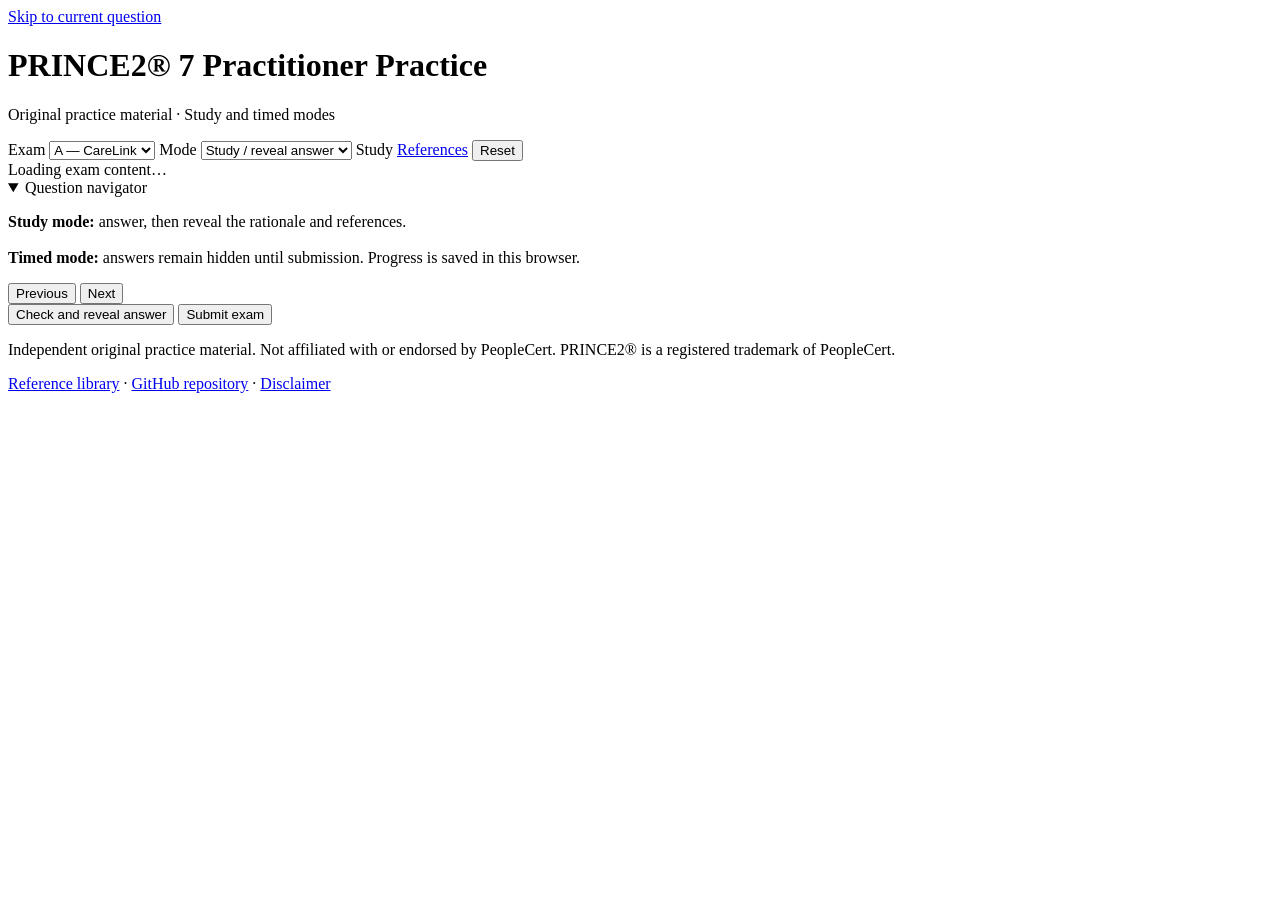
==== index.html @ 90773ea2 "Add responsive interactive practice site shell" ====
<!doctype html>
<html lang="en">
<head>
  <meta charset="utf-8">
  <meta name="viewport" content="width=device-width, initial-scale=1, viewport-fit=cover">
  <meta name="theme-color" content="#17324d">
  <meta name="description" content="Two original PRINCE2 7 Practitioner-style practice exams with study mode, detailed rationales and timed exam mode.">
  <meta name="apple-mobile-web-app-capable" content="yes">
  <meta name="apple-mobile-web-app-status-bar-style" content="default">
  <title>PRINCE2 7 Practitioner Interactive Practice</title>
  <link rel="stylesheet" href="assets/styles.css">
</head>
<body>
<a class="skip-link" href="#questionCard">Skip to current question</a>
<header class="site-header">
  <div class="brand">
    <h1>PRINCE2® 7 Practitioner Practice</h1>
    <p>Original practice material · Study and timed modes</p>
  </div>
  <div class="toolbar" aria-label="Exam controls">
    <label>Exam
      <select id="examSelect">
        <option value="A">A — CareLink</option>
        <option value="B">B — RiverCity</option>
      </select>
    </label>
    <label>Mode
      <select id="modeSelect">
        <option value="study">Study / reveal answer</option>
        <option value="timed">Timed exam</option>
      </select>
    </label>
    <output id="timer" class="timer" aria-live="polite">Study</output>
    <a class="header-link" href="references.html">References</a>
    <button id="resetBtn" type="button">Reset</button>
  </div>
</header>

<div id="loading" class="loading" role="status" aria-live="polite">Loading exam content…</div>

<div id="app" class="layout hidden">
  <aside>
    <details id="navPanel" class="nav-panel" open>
      <summary>Question navigator</summary>
      <div class="nav-content">
        <strong id="examTitle"></strong>
        <div class="progressbar" aria-hidden="true"><span id="progressFill"></span></div>
        <div id="progressText" class="notice" aria-live="polite"></div>
        <div id="navigator" class="navigator" aria-label="Questions"></div>
        <p class="notice mode-help"><b>Study mode:</b> answer, then reveal the rationale and references.<br><br><b>Timed mode:</b> answers remain hidden until submission. Progress is saved in this browser.</p>
      </div>
    </details>
  </aside>

  <main>
    <section id="scenarioCard" class="card scenario"></section>
    <section id="questionCard" class="card question" tabindex="-1"></section>
    <section id="answerCard" class="card answerbox hidden" aria-live="polite"></section>

    <section class="card actions" aria-label="Question navigation controls">
      <div class="action-group">
        <button id="prevBtn" type="button">Previous</button>
        <button id="nextBtn" type="button">Next</button>
      </div>
      <div class="action-group">
        <button id="checkBtn" class="primary" type="button">Check and reveal answer</button>
        <button id="submitBtn" class="danger hidden" type="button">Submit exam</button>
      </div>
    </section>

    <section id="resultsCard" class="card results hidden" aria-live="polite"></section>
  </main>
</div>

<footer>
  <p>Independent original practice material. Not affiliated with or endorsed by PeopleCert. PRINCE2® is a registered trademark of PeopleCert.</p>
  <p><a href="references.html">Reference library</a> · <a href="https://github.com/GKastner87/prince2-practitioner-practice">GitHub repository</a> · <a href="docs/DISCLAIMER.md">Disclaimer</a></p>
</footer>

<script src="data/exam-a.js"></script>
<script src="data/exam-b.js"></script>
<script src="assets/app.js"></script>
</body>
</html>
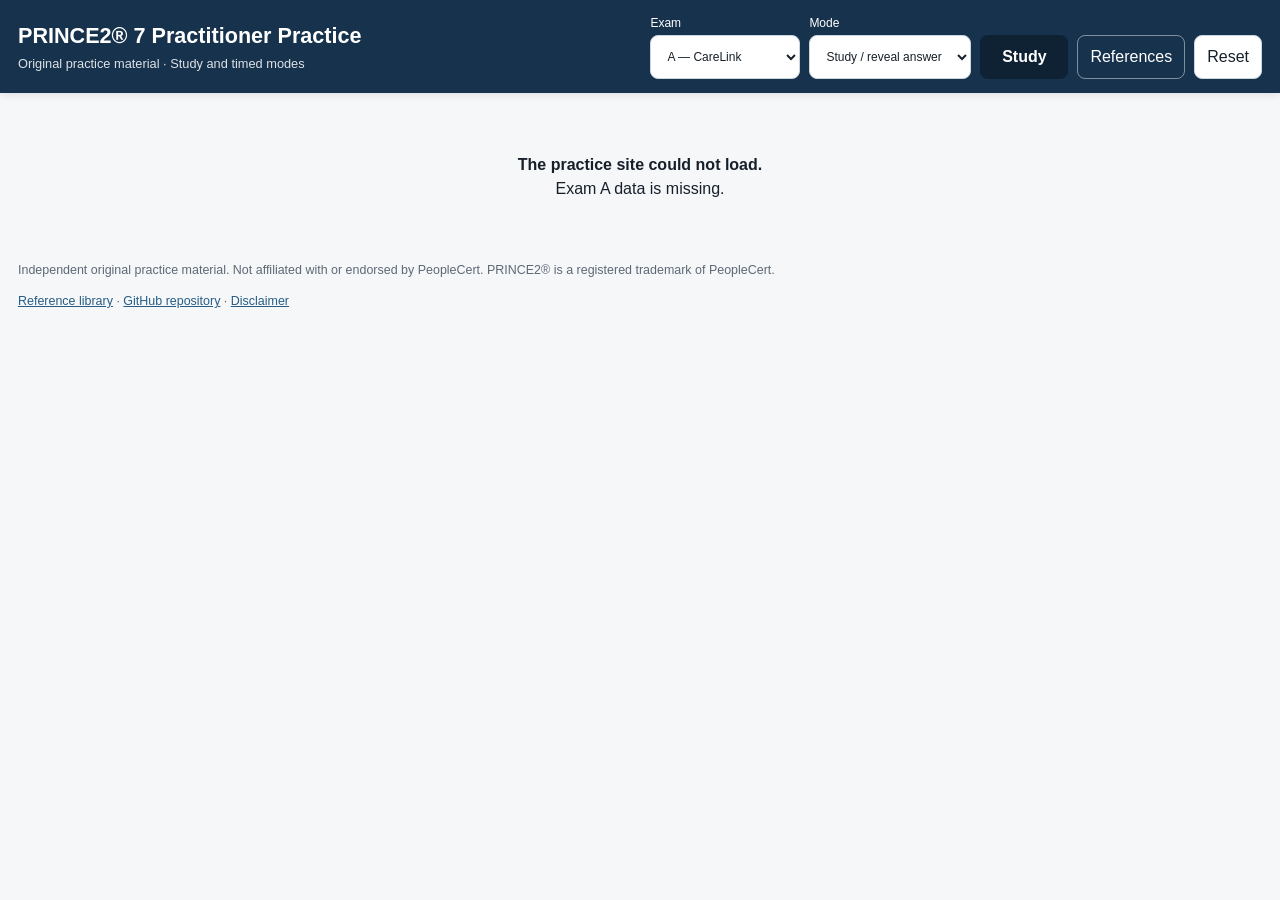
==== commit 94221079: "Wire configurable guide references into site" ====
--- a/index.html
+++ b/index.html
@@ -77,8 +77,10 @@
   <p><a href="references.html">Reference library</a> · <a href="https://github.com/GKastner87/prince2-practitioner-practice">GitHub repository</a> · <a href="docs/DISCLAIMER.md">Disclaimer</a></p>
 </footer>
 
+<script src="config/reference-config.js"></script>
 <script src="data/exam-a.js"></script>
 <script src="data/exam-b.js"></script>
 <script src="assets/app.js"></script>
+<script src="assets/reference-links.js"></script>
 </body>
 </html>
--- a/assets/styles.css
+++ b/assets/styles.css
@@ -0,0 +1,257 @@
+:root {
+  --navy: #17324d;
+  --blue: #275d85;
+  --blue-dark: #1d4869;
+  --pale: #eef4f8;
+  --line: #c9d6df;
+  --ok: #e6f4e8;
+  --bad: #fbe9e7;
+  --warn: #fff4cc;
+  --text: #17202a;
+  --muted: #5d6975;
+  --surface: #ffffff;
+  --page: #f5f7f9;
+  --focus: #f0b429;
+  --shadow: 0 2px 8px rgb(0 0 0 / 10%);
+}
+
+* { box-sizing: border-box; }
+html { scroll-behavior: smooth; -webkit-text-size-adjust: 100%; }
+body {
+  margin: 0;
+  min-width: 320px;
+  font-family: Arial, Helvetica, sans-serif;
+  background: var(--page);
+  color: var(--text);
+  line-height: 1.5;
+}
+button, select, input { font: inherit; }
+button, select, .header-link { min-height: 44px; }
+button, select {
+  border: 1px solid var(--line);
+  border-radius: 8px;
+  padding: 9px 12px;
+  background: var(--surface);
+  color: var(--text);
+}
+button { cursor: pointer; }
+button:hover:not(:disabled) { border-color: var(--blue); }
+button:disabled { opacity: .45; cursor: not-allowed; }
+a { color: var(--blue); }
+a:hover { color: var(--blue-dark); }
+:focus-visible { outline: 3px solid var(--focus); outline-offset: 2px; }
+
+.skip-link {
+  position: fixed;
+  top: -80px;
+  left: 12px;
+  z-index: 100;
+  padding: 10px 14px;
+  background: white;
+  border-radius: 7px;
+}
+.skip-link:focus { top: 12px; }
+
+.site-header {
+  position: sticky;
+  top: 0;
+  z-index: 20;
+  display: flex;
+  align-items: center;
+  justify-content: space-between;
+  gap: 20px;
+  padding: 14px max(18px, env(safe-area-inset-right)) 14px max(18px, env(safe-area-inset-left));
+  background: var(--navy);
+  color: white;
+  box-shadow: var(--shadow);
+}
+.brand h1 { margin: 0; font-size: clamp(1.08rem, 2vw, 1.35rem); }
+.brand p { margin: 2px 0 0; font-size: .8rem; opacity: .86; }
+.toolbar { display: flex; align-items: end; gap: 9px; flex-wrap: wrap; }
+.toolbar label { display: grid; gap: 3px; font-size: .75rem; }
+.toolbar select { min-width: 150px; }
+.header-link {
+  display: inline-flex;
+  align-items: center;
+  padding: 8px 12px;
+  border: 1px solid rgb(255 255 255 / 45%);
+  border-radius: 8px;
+  color: white;
+  text-decoration: none;
+}
+.header-link:hover { color: white; background: rgb(255 255 255 / 10%); }
+.timer {
+  display: inline-flex;
+  min-width: 88px;
+  min-height: 44px;
+  align-items: center;
+  justify-content: center;
+  align-self: end;
+  border-radius: 8px;
+  background: #0e2234;
+  font-weight: 700;
+  font-variant-numeric: tabular-nums;
+}
+
+.loading { max-width: 900px; margin: 40px auto; padding: 20px; text-align: center; }
+.layout {
+  max-width: 1380px;
+  margin: 0 auto;
+  display: grid;
+  grid-template-columns: 250px minmax(0, 1fr);
+  gap: 18px;
+  padding: 18px max(18px, env(safe-area-inset-right)) 18px max(18px, env(safe-area-inset-left));
+}
+aside { min-width: 0; }
+.nav-panel {
+  position: sticky;
+  top: 96px;
+  max-height: calc(100dvh - 116px);
+  overflow: auto;
+  border: 1px solid var(--line);
+  border-radius: 10px;
+  background: var(--surface);
+  box-shadow: 0 1px 3px rgb(0 0 0 / 7%);
+}
+.nav-panel summary {
+  display: none;
+  cursor: pointer;
+  padding: 13px 14px;
+  font-weight: 700;
+  color: var(--navy);
+}
+.nav-content { padding: 14px; }
+.progressbar { height: 8px; margin: 9px 0 10px; overflow: hidden; border-radius: 999px; background: #e7edf2; }
+.progressbar span { display: block; width: 0; height: 100%; background: var(--blue); transition: width .2s ease; }
+.notice { color: var(--muted); font-size: .82rem; }
+.navigator { display: grid; grid-template-columns: repeat(5, minmax(34px, 1fr)); gap: 6px; margin: 14px 0; }
+.qnav { min-height: 38px; padding: 6px 0; font-size: .78rem; }
+.qnav.answered { background: #dbeaf4; }
+.qnav.current { outline: 3px solid var(--focus); outline-offset: 0; }
+.qnav.revealed { background: var(--ok); }
+
+main { min-width: 0; }
+.card {
+  margin-bottom: 14px;
+  padding: clamp(15px, 2.4vw, 22px);
+  border: 1px solid var(--line);
+  border-radius: 11px;
+  background: var(--surface);
+  box-shadow: 0 1px 3px rgb(0 0 0 / 7%);
+}
+.scenario h2, .question h2, .results h2 { margin: 0 0 10px; color: var(--navy); }
+.scenario details summary { cursor: pointer; font-weight: 700; color: var(--blue); }
+.scenario p { white-space: pre-line; }
+.meta { margin-bottom: 12px; color: var(--muted); font-size: .84rem; }
+.option {
+  display: flex;
+  align-items: flex-start;
+  gap: 11px;
+  min-height: 52px;
+  margin: 9px 0;
+  padding: 12px;
+  border: 1px solid var(--line);
+  border-radius: 9px;
+  cursor: pointer;
+  touch-action: manipulation;
+}
+.option:hover { background: #f7fafc; }
+.option:has(input:checked) { border-color: var(--blue); background: #eef6fb; }
+.option input { width: 20px; height: 20px; margin: 1px 0 0; flex: 0 0 auto; }
+.letter { min-width: 21px; font-weight: 700; }
+
+.actions { display: flex; justify-content: space-between; gap: 10px; }
+.action-group { display: flex; gap: 9px; flex-wrap: wrap; }
+.primary { border-color: var(--blue); background: var(--blue); color: white; }
+.primary:hover:not(:disabled) { background: var(--blue-dark); }
+.danger { border-color: #8b2f2f; background: #8b2f2f; color: white; }
+
+.answerbox { border-left: 5px solid var(--blue); background: var(--pale); }
+.answerbox h3 { margin: 18px 0 8px; color: var(--navy); }
+.answerbox h3:first-child { margin-top: 0; }
+.clue { padding: 11px; border-radius: 8px; background: var(--warn); }
+.takeaway { padding: 11px; border-radius: 8px; background: #eef0f8; font-weight: 700; }
+.option-review-grid { display: grid; gap: 9px; }
+.option-review {
+  display: grid;
+  grid-template-columns: minmax(180px, .8fr) minmax(0, 1.4fr);
+  gap: 12px;
+  padding: 11px;
+  border: 1px solid var(--line);
+  border-radius: 8px;
+}
+.option-review.correct { background: var(--ok); }
+.option-review.incorrect { background: var(--bad); }
+.verdict { display: inline-block; margin-top: 4px; font-weight: 700; }
+.reference-list { padding-left: 22px; }
+.reference-list li { margin: 7px 0; }
+.external-note { color: var(--muted); font-size: .82rem; }
+.reference-links { display: grid; gap: 8px; }
+.reference-links a {
+  display: block;
+  padding: 10px 12px;
+  border: 1px solid var(--line);
+  border-radius: 8px;
+  background: white;
+  text-decoration: none;
+}
+.reference-links small { display: block; margin-top: 2px; color: var(--muted); }
+.results .score { font-size: clamp(2rem, 7vw, 2.8rem); font-weight: 700; color: var(--navy); }
+.review-buttons { display: flex; gap: 7px; flex-wrap: wrap; }
+
+.reference-page { max-width: 980px; margin: 0 auto; padding: 22px max(18px, env(safe-area-inset-right)) 50px max(18px, env(safe-area-inset-left)); }
+.reference-page section { margin-bottom: 18px; }
+.reference-page li { margin: 8px 0; }
+
+footer { max-width: 1380px; margin: 0 auto; padding: 0 18px calc(22px + env(safe-area-inset-bottom)); color: var(--muted); font-size: .78rem; }
+.hidden { display: none !important; }
+
+/* iPad portrait and smaller tablets */
+@media (max-width: 900px) {
+  .site-header { position: static; align-items: flex-start; flex-direction: column; }
+  .toolbar { width: 100%; align-items: end; }
+  .layout { grid-template-columns: 1fr; padding-top: 12px; }
+  .nav-panel { position: static; max-height: none; }
+  .nav-panel summary { display: list-item; }
+  .nav-content { padding-top: 4px; }
+  .navigator { grid-template-columns: repeat(8, minmax(34px, 1fr)); }
+  .mode-help { display: none; }
+}
+
+/* Phones and narrow split-screen windows */
+@media (max-width: 640px) {
+  .site-header { padding: 12px max(12px, env(safe-area-inset-right)) 12px max(12px, env(safe-area-inset-left)); }
+  .toolbar { display: grid; grid-template-columns: 1fr 1fr; }
+  .toolbar label { min-width: 0; }
+  .toolbar select { width: 100%; min-width: 0; }
+  .timer, .header-link, #resetBtn { width: 100%; }
+  .layout { padding: 10px max(10px, env(safe-area-inset-right)) calc(86px + env(safe-area-inset-bottom)) max(10px, env(safe-area-inset-left)); }
+  .card { border-radius: 9px; }
+  .navigator { grid-template-columns: repeat(6, minmax(34px, 1fr)); }
+  .option-review { grid-template-columns: 1fr; gap: 4px; }
+  .actions {
+    position: fixed;
+    z-index: 15;
+    left: 0;
+    right: 0;
+    bottom: 0;
+    margin: 0;
+    padding: 10px max(10px, env(safe-area-inset-right)) calc(10px + env(safe-area-inset-bottom)) max(10px, env(safe-area-inset-left));
+    border-width: 1px 0 0;
+    border-radius: 0;
+    box-shadow: 0 -3px 12px rgb(0 0 0 / 14%);
+  }
+  .action-group { display: grid; grid-template-columns: 1fr 1fr; flex: 1 1 100%; }
+  .action-group button { width: 100%; }
+}
+
+@media (max-width: 390px) {
+  .toolbar { grid-template-columns: 1fr; }
+  .navigator { grid-template-columns: repeat(5, minmax(34px, 1fr)); }
+}
+
+@media print {
+  .site-header, aside, .actions, footer { display: none !important; }
+  .layout { display: block; padding: 0; }
+  .card { box-shadow: none; break-inside: avoid; }
+}
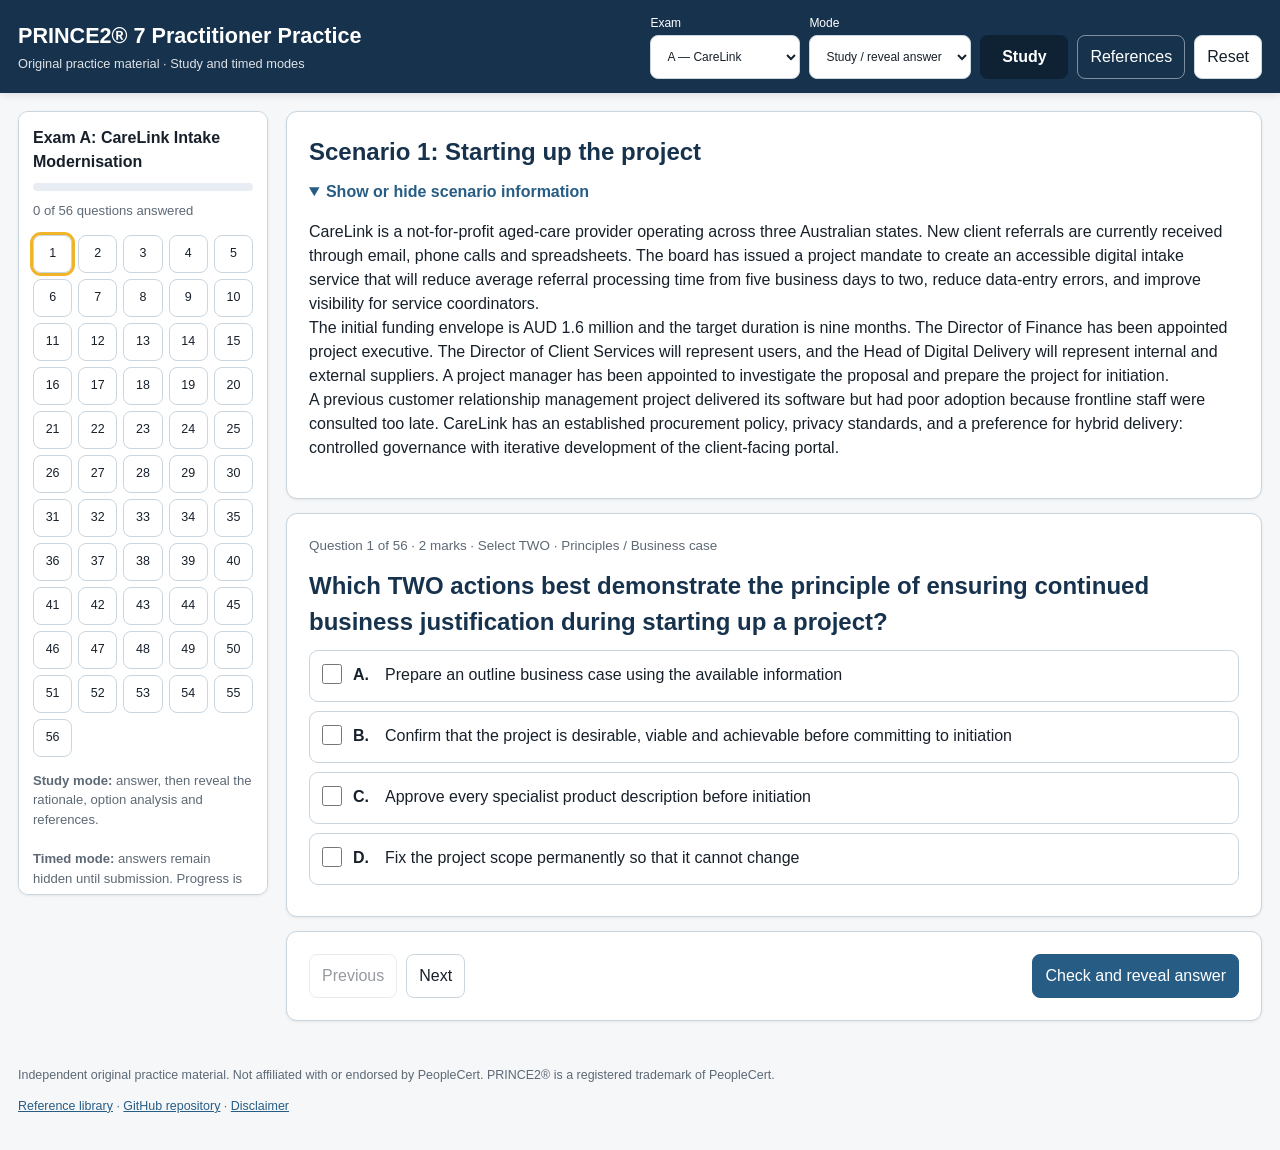
==== commit 1849a177: "Load complete exam data and references" ====
--- a/index.html
+++ b/index.html
@@ -8,7 +8,7 @@
   <meta name="apple-mobile-web-app-capable" content="yes">
   <meta name="apple-mobile-web-app-status-bar-style" content="default">
   <title>PRINCE2 7 Practitioner Interactive Practice</title>
-  <link rel="stylesheet" href="assets/styles.css">
+  <link rel="stylesheet" href="assets/styles.css?v=20260720-2">
 </head>
 <body>
 <a class="skip-link" href="#questionCard">Skip to current question</a>
@@ -36,7 +36,7 @@
   </div>
 </header>
 
-<div id="loading" class="loading" role="status" aria-live="polite">Loading exam content…</div>
+<div id="loading" class="loading" role="status" aria-live="polite">Loading 112 questions and answer references…</div>
 
 <div id="app" class="layout hidden">
   <aside>
@@ -47,7 +47,7 @@
         <div class="progressbar" aria-hidden="true"><span id="progressFill"></span></div>
         <div id="progressText" class="notice" aria-live="polite"></div>
         <div id="navigator" class="navigator" aria-label="Questions"></div>
-        <p class="notice mode-help"><b>Study mode:</b> answer, then reveal the rationale and references.<br><br><b>Timed mode:</b> answers remain hidden until submission. Progress is saved in this browser.</p>
+        <p class="notice mode-help"><b>Study mode:</b> answer, then reveal the rationale, option analysis and references.<br><br><b>Timed mode:</b> answers remain hidden until submission. Progress is saved in this browser.</p>
       </div>
     </details>
   </aside>
@@ -77,10 +77,22 @@
   <p><a href="references.html">Reference library</a> · <a href="https://github.com/GKastner87/prince2-practitioner-practice">GitHub repository</a> · <a href="docs/DISCLAIMER.md">Disclaimer</a></p>
 </footer>
 
-<script src="config/reference-config.js"></script>
-<script src="data/exam-a.js"></script>
-<script src="data/exam-b.js"></script>
-<script src="assets/app.js"></script>
-<script src="assets/reference-links.js"></script>
+<script src="config/reference-config.js?v=20260720-2"></script>
+<script src="data/chunks/a-01.js?v=20260720-2"></script>
+<script src="data/chunks/a-02.js?v=20260720-2"></script>
+<script src="data/chunks/a-03.js?v=20260720-2"></script>
+<script src="data/chunks/a-04.js?v=20260720-2"></script>
+<script src="data/chunks/a-05.js?v=20260720-2"></script>
+<script src="data/chunks/a-06.js?v=20260720-2"></script>
+<script src="data/chunks/b-01.js?v=20260720-2"></script>
+<script src="data/chunks/b-02.js?v=20260720-2"></script>
+<script src="data/chunks/b-03.js?v=20260720-2"></script>
+<script src="data/chunks/b-04.js?v=20260720-2"></script>
+<script src="data/chunks/b-05.js?v=20260720-2"></script>
+<script src="data/chunks/b-06.js?v=20260720-2"></script>
+<script src="data/exam-a.js?v=20260720-2"></script>
+<script src="data/exam-b.js?v=20260720-2"></script>
+<script src="assets/app.js?v=20260720-2"></script>
+<script src="assets/reference-links.js?v=20260720-2"></script>
 </body>
 </html>
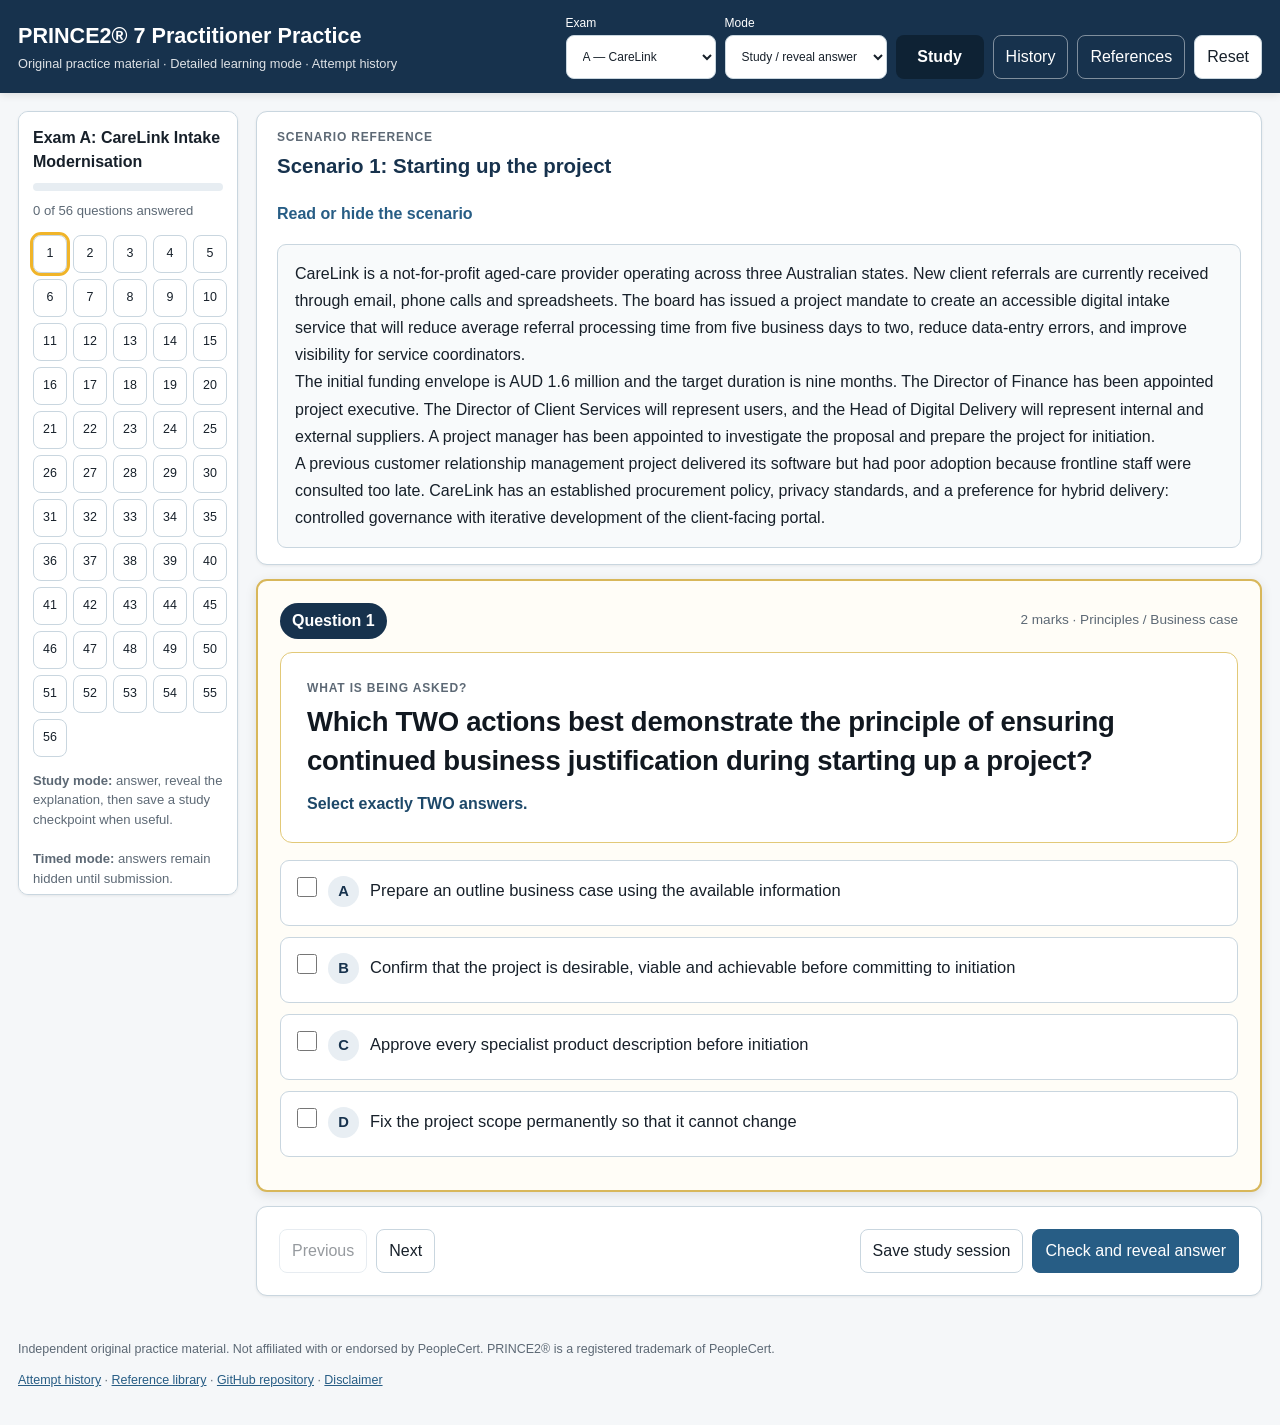
==== commit e6deccbc: "Load improved study interface and attempt history" ====
--- a/index.html
+++ b/index.html
@@ -4,18 +4,19 @@
   <meta charset="utf-8">
   <meta name="viewport" content="width=device-width, initial-scale=1, viewport-fit=cover">
   <meta name="theme-color" content="#17324d">
-  <meta name="description" content="Two original PRINCE2 7 Practitioner-style practice exams with study mode, detailed rationales and timed exam mode.">
+  <meta name="description" content="Two original PRINCE2 7 Practitioner-style practice exams with study mode, detailed rationales, attempt history and timed exam mode.">
   <meta name="apple-mobile-web-app-capable" content="yes">
   <meta name="apple-mobile-web-app-status-bar-style" content="default">
   <title>PRINCE2 7 Practitioner Interactive Practice</title>
-  <link rel="stylesheet" href="assets/styles.css?v=20260720-2">
+  <link rel="stylesheet" href="assets/styles.css?v=20260720-3">
+  <link rel="stylesheet" href="assets/enhancements.css?v=20260720-3">
 </head>
 <body>
 <a class="skip-link" href="#questionCard">Skip to current question</a>
 <header class="site-header">
   <div class="brand">
     <h1>PRINCE2® 7 Practitioner Practice</h1>
-    <p>Original practice material · Study and timed modes</p>
+    <p>Original practice material · Detailed learning mode · Attempt history</p>
   </div>
   <div class="toolbar" aria-label="Exam controls">
     <label>Exam
@@ -31,6 +32,7 @@
       </select>
     </label>
     <output id="timer" class="timer" aria-live="polite">Study</output>
+    <a class="header-link" href="history.html">History</a>
     <a class="header-link" href="references.html">References</a>
     <button id="resetBtn" type="button">Reset</button>
   </div>
@@ -47,7 +49,7 @@
         <div class="progressbar" aria-hidden="true"><span id="progressFill"></span></div>
         <div id="progressText" class="notice" aria-live="polite"></div>
         <div id="navigator" class="navigator" aria-label="Questions"></div>
-        <p class="notice mode-help"><b>Study mode:</b> answer, then reveal the rationale, option analysis and references.<br><br><b>Timed mode:</b> answers remain hidden until submission. Progress is saved in this browser.</p>
+        <p class="notice mode-help"><b>Study mode:</b> answer, reveal the explanation, then save a study checkpoint when useful.<br><br><b>Timed mode:</b> answers remain hidden until submission. Submitted attempts are added to History automatically.</p>
       </div>
     </details>
   </aside>
@@ -63,6 +65,7 @@
         <button id="nextBtn" type="button">Next</button>
       </div>
       <div class="action-group">
+        <button id="saveStudyBtn" type="button">Save study session</button>
         <button id="checkBtn" class="primary" type="button">Check and reveal answer</button>
         <button id="submitBtn" class="danger hidden" type="button">Submit exam</button>
       </div>
@@ -74,25 +77,26 @@
 
 <footer>
   <p>Independent original practice material. Not affiliated with or endorsed by PeopleCert. PRINCE2® is a registered trademark of PeopleCert.</p>
-  <p><a href="references.html">Reference library</a> · <a href="https://github.com/GKastner87/prince2-practitioner-practice">GitHub repository</a> · <a href="docs/DISCLAIMER.md">Disclaimer</a></p>
+  <p><a href="history.html">Attempt history</a> · <a href="references.html">Reference library</a> · <a href="https://github.com/GKastner87/prince2-practitioner-practice">GitHub repository</a> · <a href="docs/DISCLAIMER.md">Disclaimer</a></p>
 </footer>
 
-<script src="config/reference-config.js?v=20260720-2"></script>
-<script src="data/chunks/a-01.js?v=20260720-2"></script>
-<script src="data/chunks/a-02.js?v=20260720-2"></script>
-<script src="data/chunks/a-03.js?v=20260720-2"></script>
-<script src="data/chunks/a-04.js?v=20260720-2"></script>
-<script src="data/chunks/a-05.js?v=20260720-2"></script>
-<script src="data/chunks/a-06.js?v=20260720-2"></script>
-<script src="data/chunks/b-01.js?v=20260720-2"></script>
-<script src="data/chunks/b-02.js?v=20260720-2"></script>
-<script src="data/chunks/b-03.js?v=20260720-2"></script>
-<script src="data/chunks/b-04.js?v=20260720-2"></script>
-<script src="data/chunks/b-05.js?v=20260720-2"></script>
-<script src="data/chunks/b-06.js?v=20260720-2"></script>
-<script src="data/exam-a.js?v=20260720-2"></script>
-<script src="data/exam-b.js?v=20260720-2"></script>
-<script src="assets/app.js?v=20260720-2"></script>
-<script src="assets/reference-links.js?v=20260720-2"></script>
+<script src="config/reference-config.js?v=20260720-3"></script>
+<script src="data/chunks/a-01.js?v=20260720-3"></script>
+<script src="data/chunks/a-02.js?v=20260720-3"></script>
+<script src="data/chunks/a-03.js?v=20260720-3"></script>
+<script src="data/chunks/a-04.js?v=20260720-3"></script>
+<script src="data/chunks/a-05.js?v=20260720-3"></script>
+<script src="data/chunks/a-06.js?v=20260720-3"></script>
+<script src="data/chunks/b-01.js?v=20260720-3"></script>
+<script src="data/chunks/b-02.js?v=20260720-3"></script>
+<script src="data/chunks/b-03.js?v=20260720-3"></script>
+<script src="data/chunks/b-04.js?v=20260720-3"></script>
+<script src="data/chunks/b-05.js?v=20260720-3"></script>
+<script src="data/chunks/b-06.js?v=20260720-3"></script>
+<script src="data/exam-a.js?v=20260720-3"></script>
+<script src="data/exam-b.js?v=20260720-3"></script>
+<script src="assets/app.js?v=20260720-3"></script>
+<script src="assets/reference-links.js?v=20260720-3"></script>
+<script src="assets/enhancements.js?v=20260720-3"></script>
 </body>
 </html>
--- a/assets/enhancements.css
+++ b/assets/enhancements.css
@@ -0,0 +1,299 @@
+/* Readability, explanation and history enhancements */
+:root {
+  --question-surface: #fffdf7;
+  --question-border: #d8b75a;
+  --answer-correct: #dff2e4;
+  --answer-wrong: #fde8e6;
+  --answer-partial: #fff1ce;
+}
+
+main { max-width: 1050px; }
+.section-label {
+  display: block;
+  margin-bottom: 5px;
+  color: var(--muted);
+  font-size: .75rem;
+  font-weight: 800;
+  letter-spacing: .07em;
+  text-transform: uppercase;
+}
+
+.scenario { padding: 16px 20px; }
+.scenario h2 { font-size: clamp(1.05rem, 2vw, 1.28rem); }
+.scenario details { margin-top: 8px; }
+.scenario details summary {
+  min-height: 44px;
+  display: flex;
+  align-items: center;
+  padding: 8px 0;
+}
+.scenario-text {
+  max-height: 360px;
+  overflow: auto;
+  margin-top: 8px;
+  padding: 15px 17px;
+  border: 1px solid var(--line);
+  border-radius: 9px;
+  background: #f8fafb;
+  white-space: pre-line;
+  font-size: 1rem;
+  line-height: 1.7;
+}
+
+.question {
+  border: 2px solid var(--question-border);
+  background: var(--question-surface);
+  box-shadow: 0 3px 12px rgb(0 0 0 / 10%);
+}
+.question-topline {
+  display: flex;
+  align-items: center;
+  justify-content: space-between;
+  gap: 12px;
+  margin-bottom: 13px;
+}
+.question-number {
+  display: inline-flex;
+  align-items: center;
+  min-height: 36px;
+  padding: 6px 12px;
+  border-radius: 999px;
+  background: var(--navy);
+  color: white;
+  font-weight: 800;
+}
+.question-meta { color: var(--muted); font-size: .85rem; text-align: right; }
+.question-stem {
+  padding: clamp(16px, 3vw, 26px);
+  border: 1px solid #e2c978;
+  border-radius: 12px;
+  background: white;
+}
+.question-stem h2 {
+  max-width: 36em;
+  margin: 0;
+  color: #111820;
+  font-size: clamp(1.32rem, 2.8vw, 1.72rem);
+  font-weight: 750;
+  line-height: 1.42;
+  letter-spacing: -.01em;
+}
+.question-instruction {
+  margin: 12px 0 0;
+  color: var(--blue-dark);
+  font-weight: 800;
+}
+.answer-options { margin-top: 17px; }
+.option {
+  min-height: 66px;
+  margin: 11px 0;
+  padding: 15px 16px;
+  background: white;
+  font-size: 1.03rem;
+  line-height: 1.5;
+}
+.option:hover { border-color: var(--blue); background: #f7fbfe; }
+.option:has(input:checked) { border-width: 2px; background: #eaf5fb; }
+.option .letter {
+  display: inline-flex;
+  align-items: center;
+  justify-content: center;
+  min-width: 31px;
+  height: 31px;
+  border-radius: 50%;
+  background: #e8eef3;
+  color: var(--navy);
+  font-size: .92rem;
+}
+.option:has(input:checked) .letter { background: var(--blue); color: white; }
+.option-text { padding-top: 2px; }
+
+.answerbox { background: #f4f8fb; }
+.answer-result {
+  display: grid;
+  grid-template-columns: minmax(0, 1fr) auto;
+  gap: 18px;
+  align-items: center;
+  margin: -4px -4px 18px;
+  padding: 17px 18px;
+  border-radius: 10px;
+}
+.answer-result h3 { margin: 0; font-size: clamp(1.25rem, 3vw, 1.55rem); }
+.answer-correct { background: var(--answer-correct); }
+.answer-wrong { background: var(--answer-wrong); }
+.answer-partial { background: var(--answer-partial); }
+.answer-comparison { min-width: 180px; line-height: 1.7; }
+.explanation-section {
+  margin: 15px 0;
+  padding: clamp(15px, 2.5vw, 21px);
+  border: 1px solid var(--line);
+  border-radius: 10px;
+  background: white;
+}
+.explanation-section h3 { margin-top: 0; }
+.decision-path ol { padding-left: 24px; }
+.decision-path li { margin: 10px 0; line-height: 1.65; }
+.guide-paraphrase { border-left: 5px solid #735ea7; background: #f7f4fc; }
+.guide-paraphrase p { line-height: 1.68; }
+.memory-cue { padding: 10px 12px; border-radius: 8px; background: #ece6f7; }
+.option-review { font-size: .96rem; line-height: 1.55; }
+.option-review.selected-review { outline: 3px solid var(--focus); outline-offset: 1px; }
+.review-option { line-height: 1.45; }
+.reference-links { grid-template-columns: repeat(2, minmax(0, 1fr)); }
+.reference-links a { min-height: 78px; }
+.reference-links a:hover { border-color: var(--blue); box-shadow: 0 2px 8px rgb(0 0 0 / 8%); }
+.takeaway { font-size: 1rem; line-height: 1.6; }
+
+.result-heading {
+  display: flex;
+  align-items: center;
+  justify-content: space-between;
+  gap: 20px;
+}
+.result-heading h2 { margin: 0; }
+.result-heading .score { white-space: nowrap; }
+.result-heading .score small { display: block; text-align: right; font-size: 1rem; color: var(--muted); }
+.result-grid {
+  display: grid;
+  grid-template-columns: repeat(3, minmax(0, 1fr));
+  gap: 10px;
+  margin: 16px 0 22px;
+}
+.result-grid > div {
+  padding: 13px;
+  border: 1px solid var(--line);
+  border-radius: 9px;
+  background: #f8fafb;
+}
+.result-grid span, .result-grid b { display: block; }
+.result-grid span { color: var(--muted); font-size: .82rem; }
+.result-grid b { margin-top: 4px; font-size: 1.06rem; }
+.topic-summary { display: grid; gap: 10px; }
+.topic-row {
+  display: grid;
+  grid-template-columns: minmax(150px, .9fr) minmax(180px, 2fr) 55px;
+  gap: 12px;
+  align-items: center;
+}
+.topic-row small { display: block; color: var(--muted); }
+.topic-meter, .inline-meter {
+  height: 12px;
+  overflow: hidden;
+  border-radius: 999px;
+  background: #e4e9ed;
+}
+.topic-meter span, .inline-meter span { display: block; height: 100%; background: var(--blue); }
+
+.button-link {
+  display: inline-flex;
+  align-items: center;
+  justify-content: center;
+  min-height: 44px;
+  padding: 9px 13px;
+  border: 1px solid var(--line);
+  border-radius: 8px;
+  text-decoration: none;
+}
+.button-link.primary { color: white; }
+.site-header .button-link { color: white; border-color: rgb(255 255 255 / 45%); }
+.history-actions { display: flex; gap: 8px; flex-wrap: wrap; }
+.history-actions label { cursor: pointer; }
+.history-summary-grid {
+  display: grid;
+  grid-template-columns: repeat(4, minmax(0, 1fr));
+  gap: 13px;
+}
+.metric-card { margin-bottom: 0; }
+.metric-card span { display: block; color: var(--muted); font-size: .85rem; }
+.metric-card strong { display: block; margin-top: 7px; color: var(--navy); font-size: clamp(1.35rem, 3vw, 2rem); }
+.trend-chart {
+  display: flex;
+  align-items: end;
+  gap: 14px;
+  min-height: 240px;
+  padding: 20px 10px 0;
+  border-bottom: 1px solid var(--line);
+}
+.trend-column { flex: 1; min-width: 55px; text-align: center; }
+.trend-bar-wrap { height: 180px; display: flex; align-items: end; justify-content: center; }
+.trend-bar {
+  position: relative;
+  width: min(54px, 70%);
+  min-height: 8px;
+  border-radius: 7px 7px 0 0;
+  background: var(--blue);
+}
+.trend-bar span {
+  position: absolute;
+  top: -25px;
+  left: 50%;
+  transform: translateX(-50%);
+  font-weight: 800;
+  white-space: nowrap;
+}
+.history-table-wrap { overflow-x: auto; }
+.history-table { width: 100%; border-collapse: collapse; }
+.history-table th, .history-table td { padding: 11px 10px; border-bottom: 1px solid var(--line); text-align: left; vertical-align: middle; }
+.history-table th { color: var(--navy); background: #f3f6f8; }
+.history-table td:nth-child(2) { min-width: 180px; }
+.inline-meter { display: inline-block; width: 105px; margin-right: 8px; vertical-align: middle; }
+.repeat-grid { display: grid; grid-template-columns: repeat(3, minmax(0, 1fr)); gap: 10px; }
+.repeat-grid article {
+  display: grid;
+  gap: 4px;
+  padding: 13px;
+  border: 1px solid var(--line);
+  border-radius: 9px;
+  background: #fafbfc;
+}
+.repeat-grid span { color: var(--muted); font-size: .84rem; }
+.attempt-list { display: grid; gap: 11px; }
+.attempt-card {
+  display: grid;
+  grid-template-columns: minmax(0, 1.4fr) minmax(170px, .7fr);
+  gap: 10px 22px;
+  padding: 15px;
+  border: 1px solid var(--line);
+  border-radius: 10px;
+  background: #fbfcfd;
+}
+.attempt-card h3 { margin: 2px 0 4px; }
+.attempt-card p { margin: 0; color: var(--muted); }
+.attempt-score { text-align: right; font-size: 1.15rem; font-weight: 800; }
+.attempt-score small { display: block; margin-top: 4px; color: var(--muted); font-size: .78rem; font-weight: 400; }
+.attempt-weak { grid-column: 1 / -1; padding-top: 10px; border-top: 1px solid var(--line); }
+.empty-history { text-align: center; padding: 45px 20px; }
+
+@media (min-width: 1200px) {
+  .layout { grid-template-columns: 220px minmax(0, 1fr); }
+}
+
+@media (max-width: 900px) {
+  main { max-width: none; }
+  .question-stem h2 { max-width: none; }
+  .scenario-text { max-height: 300px; }
+  .history-summary-grid { grid-template-columns: repeat(2, minmax(0, 1fr)); }
+  .repeat-grid { grid-template-columns: repeat(2, minmax(0, 1fr)); }
+}
+
+@media (max-width: 640px) {
+  .question-topline { align-items: flex-start; flex-direction: column; }
+  .question-meta { text-align: left; }
+  .question-stem { padding: 16px; }
+  .question-stem h2 { font-size: 1.28rem; line-height: 1.45; }
+  .option { font-size: 1rem; }
+  .answer-result { grid-template-columns: 1fr; }
+  .answer-comparison { min-width: 0; }
+  .reference-links { grid-template-columns: 1fr; }
+  .result-heading { align-items: flex-start; flex-direction: column; }
+  .result-heading .score small { text-align: left; }
+  .result-grid { grid-template-columns: 1fr; }
+  .topic-row { grid-template-columns: 1fr 48px; }
+  .topic-row .topic-meter { grid-column: 1 / -1; grid-row: 2; }
+  .history-summary-grid, .repeat-grid { grid-template-columns: 1fr; }
+  .attempt-card { grid-template-columns: 1fr; }
+  .attempt-score { text-align: left; }
+  .attempt-weak { grid-column: 1; }
+  .trend-chart { gap: 7px; overflow-x: auto; }
+  .trend-column { min-width: 62px; }
+}
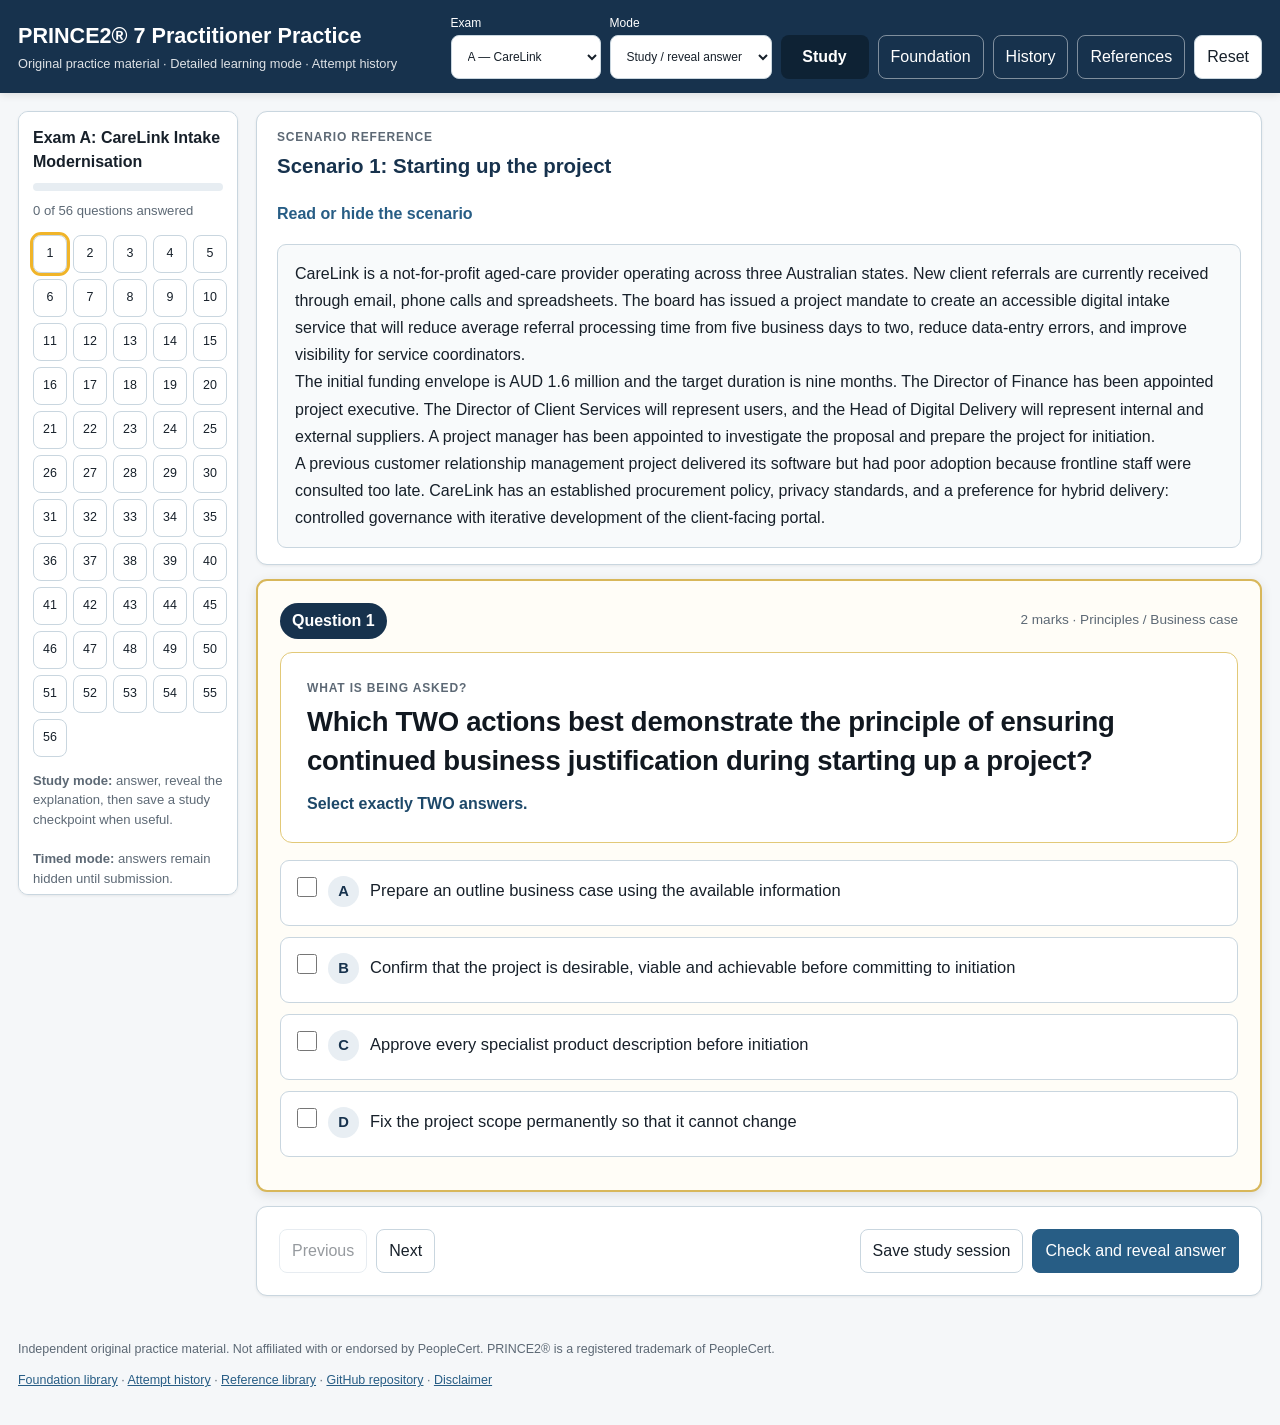
==== commit bfcf2ca4: "Link Foundation study library from main site" ====
--- a/index.html
+++ b/index.html
@@ -32,6 +32,7 @@
       </select>
     </label>
     <output id="timer" class="timer" aria-live="polite">Study</output>
+    <a class="header-link" href="foundation/index.html">Foundation</a>
     <a class="header-link" href="history.html">History</a>
     <a class="header-link" href="references.html">References</a>
     <button id="resetBtn" type="button">Reset</button>
@@ -77,7 +78,7 @@
 
 <footer>
   <p>Independent original practice material. Not affiliated with or endorsed by PeopleCert. PRINCE2® is a registered trademark of PeopleCert.</p>
-  <p><a href="history.html">Attempt history</a> · <a href="references.html">Reference library</a> · <a href="https://github.com/GKastner87/prince2-practitioner-practice">GitHub repository</a> · <a href="docs/DISCLAIMER.md">Disclaimer</a></p>
+  <p><a href="foundation/index.html">Foundation library</a> · <a href="history.html">Attempt history</a> · <a href="references.html">Reference library</a> · <a href="https://github.com/GKastner87/prince2-practitioner-practice">GitHub repository</a> · <a href="docs/DISCLAIMER.md">Disclaimer</a></p>
 </footer>
 
 <script src="config/reference-config.js?v=20260720-3"></script>
@@ -98,5 +99,6 @@
 <script src="assets/app.js?v=20260720-3"></script>
 <script src="assets/reference-links.js?v=20260720-3"></script>
 <script src="assets/enhancements.js?v=20260720-3"></script>
+<script src="assets/enhancements-ready.js?v=20260720-3"></script>
 </body>
 </html>
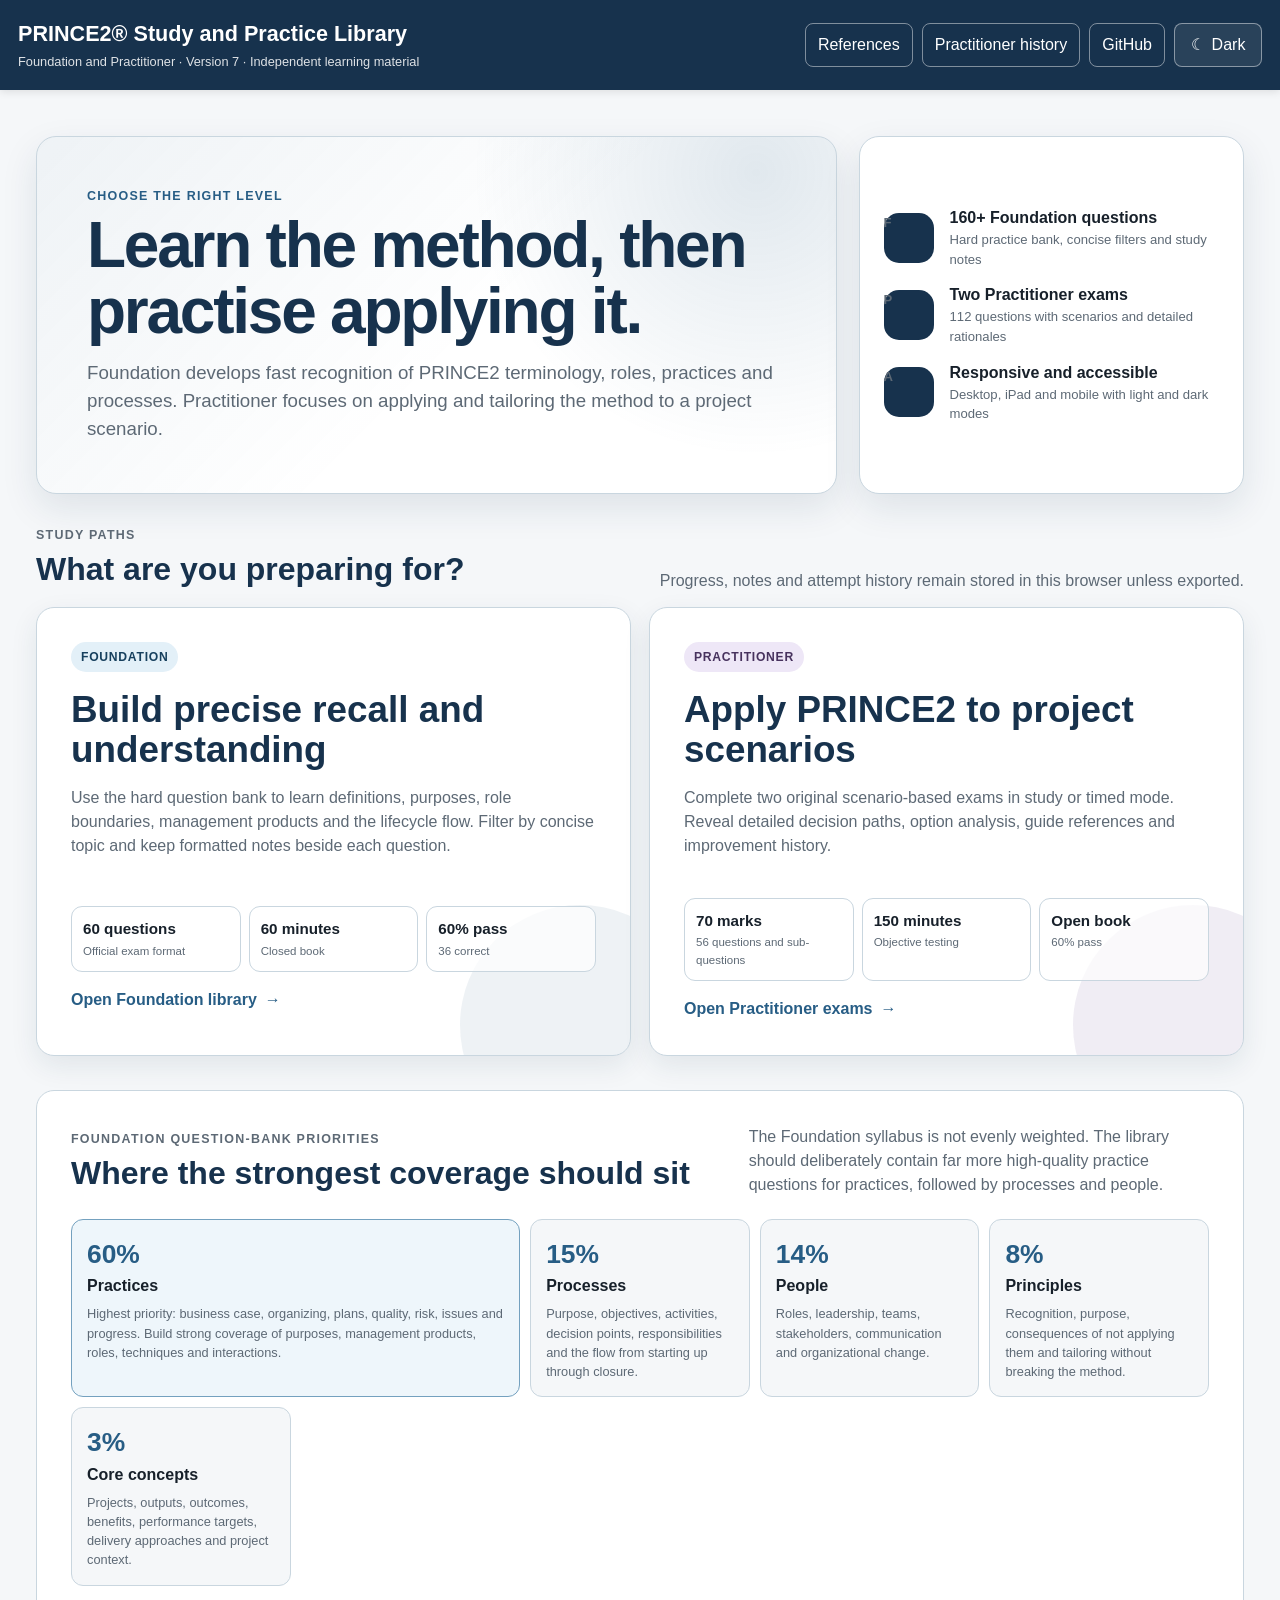
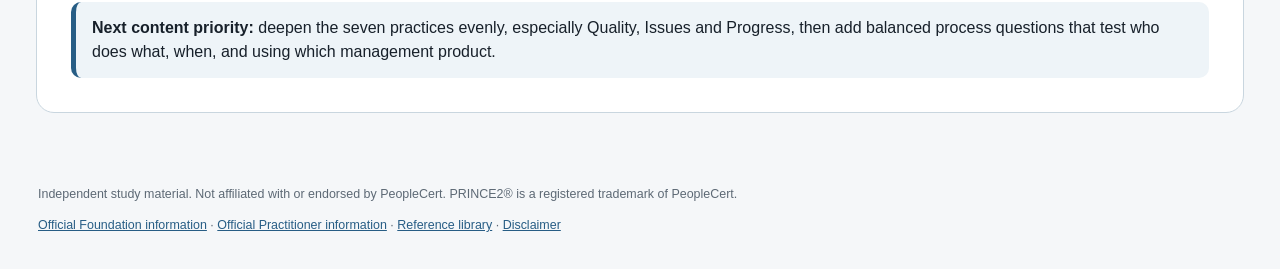
==== commit 4c836d6a: "Replace root with Foundation and Practitioner study landing page" ====
--- a/index.html
+++ b/index.html
@@ -4,101 +4,143 @@
   <meta charset="utf-8">
   <meta name="viewport" content="width=device-width, initial-scale=1, viewport-fit=cover">
   <meta name="theme-color" content="#17324d">
-  <meta name="description" content="Two original PRINCE2 7 Practitioner-style practice exams with study mode, detailed rationales, attempt history and timed exam mode.">
-  <meta name="apple-mobile-web-app-capable" content="yes">
-  <meta name="apple-mobile-web-app-status-bar-style" content="default">
-  <title>PRINCE2 7 Practitioner Interactive Practice</title>
-  <link rel="stylesheet" href="assets/styles.css?v=20260720-3">
-  <link rel="stylesheet" href="assets/enhancements.css?v=20260720-3">
+  <meta name="description" content="Choose PRINCE2 Project Management Foundation or Practitioner Version 7 study and practice resources.">
+  <title>PRINCE2 Study and Practice Library</title>
+  <script src="assets/theme.js"></script>
+  <link rel="stylesheet" href="assets/styles.css?v=20260721-5">
+  <link rel="stylesheet" href="assets/theme.css?v=20260721-5">
+  <link rel="stylesheet" href="assets/home.css?v=20260721-5">
 </head>
-<body>
-<a class="skip-link" href="#questionCard">Skip to current question</a>
-<header class="site-header">
+<body class="home-body">
+<a class="skip-link" href="#studyPaths">Skip to study choices</a>
+
+<header class="site-header home-header">
   <div class="brand">
-    <h1>PRINCE2® 7 Practitioner Practice</h1>
-    <p>Original practice material · Detailed learning mode · Attempt history</p>
+    <h1>PRINCE2® Study and Practice Library</h1>
+    <p>Foundation and Practitioner · Version 7 · Independent learning material</p>
   </div>
-  <div class="toolbar" aria-label="Exam controls">
-    <label>Exam
-      <select id="examSelect">
-        <option value="A">A — CareLink</option>
-        <option value="B">B — RiverCity</option>
-      </select>
-    </label>
-    <label>Mode
-      <select id="modeSelect">
-        <option value="study">Study / reveal answer</option>
-        <option value="timed">Timed exam</option>
-      </select>
-    </label>
-    <output id="timer" class="timer" aria-live="polite">Study</output>
-    <a class="header-link" href="foundation/index.html">Foundation</a>
-    <a class="header-link" href="history.html">History</a>
+  <nav class="toolbar" aria-label="Site navigation">
     <a class="header-link" href="references.html">References</a>
-    <button id="resetBtn" type="button">Reset</button>
-  </div>
+    <a class="header-link" href="history.html">Practitioner history</a>
+    <a class="header-link" href="https://github.com/GKastner87/prince2-practitioner-practice">GitHub</a>
+    <button type="button" class="theme-toggle" data-theme-toggle></button>
+  </nav>
 </header>
 
-<div id="loading" class="loading" role="status" aria-live="polite">Loading 112 questions and answer references…</div>
+<main class="home-main">
+  <section class="home-hero">
+    <div class="home-hero-copy">
+      <p class="home-kicker">Choose the right level</p>
+      <h2>Learn the method, then practise applying it.</h2>
+      <p>Foundation develops fast recognition of PRINCE2 terminology, roles, practices and processes. Practitioner focuses on applying and tailoring the method to a project scenario.</p>
+    </div>
 
-<div id="app" class="layout hidden">
-  <aside>
-    <details id="navPanel" class="nav-panel" open>
-      <summary>Question navigator</summary>
-      <div class="nav-content">
-        <strong id="examTitle"></strong>
-        <div class="progressbar" aria-hidden="true"><span id="progressFill"></span></div>
-        <div id="progressText" class="notice" aria-live="polite"></div>
-        <div id="navigator" class="navigator" aria-label="Questions"></div>
-        <p class="notice mode-help"><b>Study mode:</b> answer, reveal the explanation, then save a study checkpoint when useful.<br><br><b>Timed mode:</b> answers remain hidden until submission. Submitted attempts are added to History automatically.</p>
+    <div class="home-hero-summary" aria-label="Library summary">
+      <div class="summary-row">
+        <span class="summary-icon" aria-hidden="true">F</span>
+        <div><strong>160+ Foundation questions</strong><span>Hard practice bank, concise filters and study notes</span></div>
       </div>
-    </details>
-  </aside>
+      <div class="summary-row">
+        <span class="summary-icon" aria-hidden="true">P</span>
+        <div><strong>Two Practitioner exams</strong><span>112 questions with scenarios and detailed rationales</span></div>
+      </div>
+      <div class="summary-row">
+        <span class="summary-icon" aria-hidden="true">A</span>
+        <div><strong>Responsive and accessible</strong><span>Desktop, iPad and mobile with light and dark modes</span></div>
+      </div>
+    </div>
+  </section>
 
-  <main>
-    <section id="scenarioCard" class="card scenario"></section>
-    <section id="questionCard" class="card question" tabindex="-1"></section>
-    <section id="answerCard" class="card answerbox hidden" aria-live="polite"></section>
+  <section id="studyPaths" aria-labelledby="studyPathsTitle">
+    <div class="path-heading">
+      <div>
+        <p class="home-kicker">Study paths</p>
+        <h2 id="studyPathsTitle">What are you preparing for?</h2>
+      </div>
+      <p>Progress, notes and attempt history remain stored in this browser unless exported.</p>
+    </div>
 
-    <section class="card actions" aria-label="Question navigation controls">
-      <div class="action-group">
-        <button id="prevBtn" type="button">Previous</button>
-        <button id="nextBtn" type="button">Next</button>
+    <div class="path-grid">
+      <a class="path-card foundation-card" href="foundation/index.html">
+        <div class="path-card-top">
+          <span class="path-level">Foundation</span>
+          <h3>Build precise recall and understanding</h3>
+          <p>Use the hard question bank to learn definitions, purposes, role boundaries, management products and the lifecycle flow. Filter by concise topic and keep formatted notes beside each question.</p>
+        </div>
+        <div>
+          <div class="path-facts">
+            <div class="path-fact"><strong>60 questions</strong><span>Official exam format</span></div>
+            <div class="path-fact"><strong>60 minutes</strong><span>Closed book</span></div>
+            <div class="path-fact"><strong>60% pass</strong><span>36 correct</span></div>
+          </div>
+          <span class="path-cta">Open Foundation library <span aria-hidden="true">→</span></span>
+        </div>
+      </a>
+
+      <a class="path-card practitioner-card" href="practitioner/index.html">
+        <div class="path-card-top">
+          <span class="path-level">Practitioner</span>
+          <h3>Apply PRINCE2 to project scenarios</h3>
+          <p>Complete two original scenario-based exams in study or timed mode. Reveal detailed decision paths, option analysis, guide references and improvement history.</p>
+        </div>
+        <div>
+          <div class="path-facts">
+            <div class="path-fact"><strong>70 marks</strong><span>56 questions and sub-questions</span></div>
+            <div class="path-fact"><strong>150 minutes</strong><span>Objective testing</span></div>
+            <div class="path-fact"><strong>Open book</strong><span>60% pass</span></div>
+          </div>
+          <span class="path-cta">Open Practitioner exams <span aria-hidden="true">→</span></span>
+        </div>
+      </a>
+    </div>
+  </section>
+
+  <section class="priority-section" aria-labelledby="priorityTitle">
+    <div class="priority-intro">
+      <div>
+        <p class="home-kicker">Foundation question-bank priorities</p>
+        <h2 id="priorityTitle">Where the strongest coverage should sit</h2>
       </div>
-      <div class="action-group">
-        <button id="saveStudyBtn" type="button">Save study session</button>
-        <button id="checkBtn" class="primary" type="button">Check and reveal answer</button>
-        <button id="submitBtn" class="danger hidden" type="button">Submit exam</button>
-      </div>
-    </section>
+      <p>The Foundation syllabus is not evenly weighted. The library should deliberately contain far more high-quality practice questions for practices, followed by processes and people.</p>
+    </div>
 
-    <section id="resultsCard" class="card results hidden" aria-live="polite"></section>
-  </main>
-</div>
+    <div class="weight-grid">
+      <article class="weight-card primary-weight">
+        <span class="weight-number">60%</span>
+        <strong>Practices</strong>
+        <p>Highest priority: business case, organizing, plans, quality, risk, issues and progress. Build strong coverage of purposes, management products, roles, techniques and interactions.</p>
+      </article>
+      <article class="weight-card">
+        <span class="weight-number">15%</span>
+        <strong>Processes</strong>
+        <p>Purpose, objectives, activities, decision points, responsibilities and the flow from starting up through closure.</p>
+      </article>
+      <article class="weight-card">
+        <span class="weight-number">14%</span>
+        <strong>People</strong>
+        <p>Roles, leadership, teams, stakeholders, communication and organizational change.</p>
+      </article>
+      <article class="weight-card">
+        <span class="weight-number">8%</span>
+        <strong>Principles</strong>
+        <p>Recognition, purpose, consequences of not applying them and tailoring without breaking the method.</p>
+      </article>
+      <article class="weight-card">
+        <span class="weight-number">3%</span>
+        <strong>Core concepts</strong>
+        <p>Projects, outputs, outcomes, benefits, performance targets, delivery approaches and project context.</p>
+      </article>
+    </div>
 
-<footer>
-  <p>Independent original practice material. Not affiliated with or endorsed by PeopleCert. PRINCE2® is a registered trademark of PeopleCert.</p>
-  <p><a href="foundation/index.html">Foundation library</a> · <a href="history.html">Attempt history</a> · <a href="references.html">Reference library</a> · <a href="https://github.com/GKastner87/prince2-practitioner-practice">GitHub repository</a> · <a href="docs/DISCLAIMER.md">Disclaimer</a></p>
+    <div class="priority-callout">
+      <strong>Next content priority:</strong> deepen the seven practices evenly, especially Quality, Issues and Progress, then add balanced process questions that test who does what, when, and using which management product.
+    </div>
+  </section>
+</main>
+
+<footer class="home-footer">
+  <p>Independent study material. Not affiliated with or endorsed by PeopleCert. PRINCE2® is a registered trademark of PeopleCert.</p>
+  <p><a href="https://www.peoplecert.org/browse-certifications/project-programme-and-portfolio-management/PRINCE2-2/PRINCE2-7-foundation-3579" target="_blank" rel="noopener noreferrer">Official Foundation information</a> · <a href="https://www.peoplecert.org/browse-certifications/project-programme-and-portfolio-management/PRINCE2-2/PRINCE2-7-practitioner-3581" target="_blank" rel="noopener noreferrer">Official Practitioner information</a> · <a href="references.html">Reference library</a> · <a href="docs/DISCLAIMER.md">Disclaimer</a></p>
 </footer>
-
-<script src="config/reference-config.js?v=20260720-3"></script>
-<script src="data/chunks/a-01.js?v=20260720-3"></script>
-<script src="data/chunks/a-02.js?v=20260720-3"></script>
-<script src="data/chunks/a-03.js?v=20260720-3"></script>
-<script src="data/chunks/a-04.js?v=20260720-3"></script>
-<script src="data/chunks/a-05.js?v=20260720-3"></script>
-<script src="data/chunks/a-06.js?v=20260720-3"></script>
-<script src="data/chunks/b-01.js?v=20260720-3"></script>
-<script src="data/chunks/b-02.js?v=20260720-3"></script>
-<script src="data/chunks/b-03.js?v=20260720-3"></script>
-<script src="data/chunks/b-04.js?v=20260720-3"></script>
-<script src="data/chunks/b-05.js?v=20260720-3"></script>
-<script src="data/chunks/b-06.js?v=20260720-3"></script>
-<script src="data/exam-a.js?v=20260720-3"></script>
-<script src="data/exam-b.js?v=20260720-3"></script>
-<script src="assets/app.js?v=20260720-3"></script>
-<script src="assets/reference-links.js?v=20260720-3"></script>
-<script src="assets/enhancements.js?v=20260720-3"></script>
-<script src="assets/enhancements-ready.js?v=20260720-3"></script>
 </body>
 </html>
--- a/assets/theme.css
+++ b/assets/theme.css
@@ -0,0 +1,207 @@
+html {
+  color-scheme: light;
+}
+
+.theme-toggle {
+  display: inline-flex;
+  align-items: center;
+  justify-content: center;
+  gap: 7px;
+  min-width: 88px;
+  border-color: rgb(255 255 255 / 45%);
+  color: white;
+  background: rgb(255 255 255 / 8%);
+}
+
+.theme-toggle:hover:not(:disabled) {
+  border-color: rgb(255 255 255 / 78%);
+  background: rgb(255 255 255 / 14%);
+}
+
+html[data-theme="dark"] {
+  color-scheme: dark;
+  --blue: #73b7e3;
+  --blue-dark: #9dcff0;
+  --pale: #162a3a;
+  --line: #3a5062;
+  --ok: #183a2a;
+  --bad: #482824;
+  --warn: #463b17;
+  --text: #e8eef3;
+  --muted: #aebdca;
+  --surface: #142331;
+  --page: #0b141d;
+  --focus: #ffd166;
+  --shadow: 0 2px 10px rgb(0 0 0 / 34%);
+  --foundation-ink: #e8eef3;
+  --foundation-soft: #1a3244;
+  --foundation-accent: #79bce6;
+  --foundation-accent-strong: #a6d5f2;
+  --foundation-note: #211f18;
+}
+
+html[data-theme="dark"] body {
+  background: var(--page);
+  color: var(--text);
+}
+
+html[data-theme="dark"] .site-header {
+  background: #0d1b28;
+}
+
+html[data-theme="dark"] button,
+html[data-theme="dark"] select,
+html[data-theme="dark"] input,
+html[data-theme="dark"] textarea {
+  border-color: var(--line);
+  color: var(--text);
+  background: #172a39;
+}
+
+html[data-theme="dark"] button:hover:not(:disabled),
+html[data-theme="dark"] select:hover {
+  border-color: var(--blue);
+}
+
+html[data-theme="dark"] .skip-link {
+  color: var(--text);
+  background: var(--surface);
+}
+
+html[data-theme="dark"] .timer {
+  background: #08121a;
+}
+
+html[data-theme="dark"] .card,
+html[data-theme="dark"] .nav-panel,
+html[data-theme="dark"] .hero-copy,
+html[data-theme="dark"] .stat-card {
+  border-color: var(--line);
+  background: var(--surface);
+  box-shadow: 0 4px 18px rgb(0 0 0 / 24%);
+}
+
+html[data-theme="dark"] .scenario h2,
+html[data-theme="dark"] .question h2,
+html[data-theme="dark"] .results h2,
+html[data-theme="dark"] .answerbox h3,
+html[data-theme="dark"] .nav-panel summary,
+html[data-theme="dark"] .results .score {
+  color: #e6f1f8;
+}
+
+html[data-theme="dark"] .progressbar {
+  background: #263b4b;
+}
+
+html[data-theme="dark"] .qnav {
+  background: #172a39;
+}
+
+html[data-theme="dark"] .qnav.answered {
+  background: #23455e;
+}
+
+html[data-theme="dark"] .qnav.revealed,
+html[data-theme="dark"] .qnav.correct-answer {
+  background: var(--ok);
+}
+
+html[data-theme="dark"] .option {
+  background: #142331;
+}
+
+html[data-theme="dark"] .option:hover {
+  background: #1a3041;
+}
+
+html[data-theme="dark"] .option:has(input:checked) {
+  border-color: var(--blue);
+  background: #19364a;
+}
+
+html[data-theme="dark"] .option .letter {
+  color: #cbe9fb;
+  background: #1e3a4e;
+}
+
+html[data-theme="dark"] .option:has(input:checked) .letter {
+  color: #08131c;
+  background: var(--blue);
+}
+
+html[data-theme="dark"] .answerbox {
+  background: #132a39;
+}
+
+html[data-theme="dark"] .takeaway {
+  background: #222d4b;
+}
+
+html[data-theme="dark"] .reference-links a,
+html[data-theme="dark"] .answer-detail-grid p,
+html[data-theme="dark"] .process-grid div {
+  color: var(--text);
+  background: #172a39;
+}
+
+html[data-theme="dark"] .selected-answer {
+  background: #3b211f;
+}
+
+html[data-theme="dark"] .duplicate-note {
+  background: #1c3040;
+}
+
+html[data-theme="dark"] .wording-note {
+  background: #403718;
+}
+
+html[data-theme="dark"] .notes-card {
+  background: #211f18;
+}
+
+html[data-theme="dark"] .note-tabs,
+html[data-theme="dark"] .note-toolbar,
+html[data-theme="dark"] .note-toolbar.toolbar-preview-mode {
+  background: #302c20;
+}
+
+html[data-theme="dark"] .note-tabs button.active,
+html[data-theme="dark"] .toolbar-select,
+html[data-theme="dark"] .format-button,
+html[data-theme="dark"] .colour-tool,
+html[data-theme="dark"] .note-editor,
+html[data-theme="dark"] .note-preview {
+  border-color: #625a42;
+  color: #f1ead8;
+  background: #191812;
+}
+
+html[data-theme="dark"] .note-preview blockquote {
+  background: #3a3218;
+}
+
+html[data-theme="dark"] .note-preview code {
+  background: #383426;
+}
+
+html[data-theme="dark"] .save-status {
+  color: #dcebc4;
+  background: #314323;
+}
+
+html[data-theme="dark"] .subtle-danger {
+  color: #f1b3ad;
+  background: #341d1c;
+}
+
+html[data-theme="dark"] footer {
+  color: var(--muted);
+}
+
+@media (max-width: 640px) {
+  .theme-toggle {
+    width: 100%;
+  }
+}
--- a/assets/home.css
+++ b/assets/home.css
@@ -0,0 +1,396 @@
+.home-body {
+  min-height: 100vh;
+}
+
+.home-header {
+  position: static;
+  padding-block: 18px;
+}
+
+.home-main {
+  max-width: 1240px;
+  margin: 0 auto;
+  padding: clamp(18px, 4vw, 46px) max(16px, env(safe-area-inset-right)) 60px max(16px, env(safe-area-inset-left));
+}
+
+.home-hero {
+  display: grid;
+  grid-template-columns: minmax(0, 1.35fr) minmax(300px, .65fr);
+  gap: 22px;
+  align-items: stretch;
+  margin-bottom: 24px;
+}
+
+.home-hero-copy,
+.home-hero-summary {
+  border: 1px solid var(--line);
+  border-radius: 20px;
+  background: var(--surface);
+  box-shadow: 0 14px 36px rgb(23 50 77 / 10%);
+}
+
+.home-hero-copy {
+  padding: clamp(24px, 5vw, 50px);
+  background:
+    radial-gradient(circle at 90% 10%, rgb(39 93 133 / 14%), transparent 36%),
+    linear-gradient(135deg, rgb(39 93 133 / 8%), transparent 55%),
+    var(--surface);
+}
+
+.home-kicker {
+  margin: 0 0 8px;
+  color: var(--blue);
+  font-size: .78rem;
+  font-weight: 850;
+  letter-spacing: .1em;
+  text-transform: uppercase;
+}
+
+.home-hero h2 {
+  max-width: 780px;
+  margin: 0 0 14px;
+  color: var(--navy);
+  font-size: clamp(2rem, 5vw, 4rem);
+  line-height: 1.03;
+  letter-spacing: -.035em;
+}
+
+.home-hero-copy > p:not(.home-kicker) {
+  max-width: 730px;
+  margin: 0;
+  color: var(--muted);
+  font-size: clamp(1rem, 1.8vw, 1.17rem);
+}
+
+.home-hero-summary {
+  display: grid;
+  align-content: center;
+  gap: 14px;
+  padding: 24px;
+}
+
+.summary-row {
+  display: grid;
+  grid-template-columns: 54px minmax(0, 1fr);
+  gap: 12px;
+  align-items: center;
+}
+
+.summary-icon {
+  display: grid;
+  place-items: center;
+  width: 50px;
+  height: 50px;
+  border-radius: 15px;
+  color: white;
+  background: var(--navy);
+  font-weight: 850;
+}
+
+.summary-row strong,
+.summary-row span {
+  display: block;
+}
+
+.summary-row strong {
+  color: var(--text);
+}
+
+.summary-row span {
+  color: var(--muted);
+  font-size: .82rem;
+}
+
+.path-heading {
+  display: flex;
+  align-items: end;
+  justify-content: space-between;
+  gap: 18px;
+  margin: 32px 0 14px;
+}
+
+.path-heading h2,
+.priority-section h2 {
+  margin: 0;
+  color: var(--navy);
+  font-size: clamp(1.45rem, 2.7vw, 2rem);
+}
+
+.path-heading p {
+  max-width: 600px;
+  margin: 0;
+  color: var(--muted);
+}
+
+.path-grid {
+  display: grid;
+  grid-template-columns: repeat(2, minmax(0, 1fr));
+  gap: 18px;
+}
+
+.path-card {
+  position: relative;
+  display: grid;
+  min-height: 360px;
+  padding: clamp(22px, 4vw, 34px);
+  overflow: hidden;
+  border: 1px solid var(--line);
+  border-radius: 18px;
+  color: var(--text);
+  background: var(--surface);
+  box-shadow: 0 10px 28px rgb(23 50 77 / 9%);
+  text-decoration: none;
+  transition: transform .18s ease, border-color .18s ease, box-shadow .18s ease;
+}
+
+.path-card::after {
+  content: '';
+  position: absolute;
+  right: -70px;
+  bottom: -90px;
+  width: 240px;
+  height: 240px;
+  border-radius: 50%;
+  background: rgb(39 93 133 / 8%);
+}
+
+.path-card:hover {
+  color: var(--text);
+  border-color: var(--blue);
+  box-shadow: 0 18px 40px rgb(23 50 77 / 16%);
+  transform: translateY(-4px);
+}
+
+.path-card.practitioner-card::after {
+  background: rgb(105 76 145 / 10%);
+}
+
+.path-card-top {
+  position: relative;
+  z-index: 1;
+}
+
+.path-level {
+  display: inline-flex;
+  align-items: center;
+  min-height: 30px;
+  padding: 5px 10px;
+  border-radius: 999px;
+  color: #17405e;
+  background: #e3f0f8;
+  font-size: .76rem;
+  font-weight: 850;
+  text-transform: uppercase;
+  letter-spacing: .06em;
+}
+
+.practitioner-card .path-level {
+  color: #47325e;
+  background: #eee7f7;
+}
+
+.path-card h3 {
+  margin: 18px 0 10px;
+  color: var(--navy);
+  font-size: clamp(1.55rem, 3vw, 2.3rem);
+  line-height: 1.08;
+}
+
+.path-card p {
+  max-width: 540px;
+  color: var(--muted);
+}
+
+.path-facts {
+  position: relative;
+  z-index: 1;
+  display: grid;
+  grid-template-columns: repeat(3, minmax(0, 1fr));
+  gap: 8px;
+  align-self: end;
+  margin-top: 24px;
+}
+
+.path-fact {
+  padding: 11px;
+  border: 1px solid var(--line);
+  border-radius: 11px;
+  background: rgb(255 255 255 / 70%);
+}
+
+.path-fact strong,
+.path-fact span {
+  display: block;
+}
+
+.path-fact strong {
+  color: var(--text);
+  font-size: .95rem;
+}
+
+.path-fact span {
+  margin-top: 2px;
+  color: var(--muted);
+  font-size: .72rem;
+}
+
+.path-cta {
+  position: relative;
+  z-index: 1;
+  display: inline-flex;
+  align-items: center;
+  gap: 8px;
+  margin-top: 16px;
+  color: var(--blue);
+  font-weight: 850;
+}
+
+.priority-section {
+  margin-top: 34px;
+  padding: clamp(22px, 4vw, 34px);
+  border: 1px solid var(--line);
+  border-radius: 18px;
+  background: var(--surface);
+}
+
+.priority-intro {
+  display: grid;
+  grid-template-columns: minmax(0, 1fr) minmax(280px, .7fr);
+  gap: 20px;
+  align-items: end;
+  margin-bottom: 22px;
+}
+
+.priority-intro p {
+  margin: 0;
+  color: var(--muted);
+}
+
+.weight-grid {
+  display: grid;
+  grid-template-columns: repeat(5, minmax(0, 1fr));
+  gap: 10px;
+}
+
+.weight-card {
+  padding: 15px;
+  border: 1px solid var(--line);
+  border-radius: 12px;
+  background: var(--page);
+}
+
+.weight-card.primary-weight {
+  grid-column: span 2;
+  border-color: #74a1bf;
+  background: #eef6fb;
+}
+
+.weight-number {
+  display: block;
+  color: var(--blue);
+  font-size: 1.65rem;
+  font-weight: 900;
+}
+
+.weight-card strong {
+  display: block;
+  color: var(--text);
+}
+
+.weight-card p {
+  margin: 6px 0 0;
+  color: var(--muted);
+  font-size: .8rem;
+}
+
+.priority-callout {
+  margin-top: 16px;
+  padding: 14px 16px;
+  border-left: 5px solid var(--blue);
+  border-radius: 10px;
+  background: var(--pale);
+}
+
+.home-footer {
+  max-width: 1240px;
+}
+
+html[data-theme="dark"] .home-hero h2,
+html[data-theme="dark"] .path-heading h2,
+html[data-theme="dark"] .priority-section h2,
+html[data-theme="dark"] .path-card h3 {
+  color: #e8f2f9;
+}
+
+html[data-theme="dark"] .home-hero-copy,
+html[data-theme="dark"] .home-hero-summary,
+html[data-theme="dark"] .path-card,
+html[data-theme="dark"] .priority-section {
+  background-color: var(--surface);
+}
+
+html[data-theme="dark"] .path-level {
+  color: #bfe4fb;
+  background: #173a50;
+}
+
+html[data-theme="dark"] .practitioner-card .path-level {
+  color: #ddcbf2;
+  background: #382b49;
+}
+
+html[data-theme="dark"] .path-fact,
+html[data-theme="dark"] .weight-card {
+  background: #172a39;
+}
+
+html[data-theme="dark"] .weight-card.primary-weight {
+  border-color: #5b93b7;
+  background: #183447;
+}
+
+@media (max-width: 900px) {
+  .home-hero,
+  .priority-intro {
+    grid-template-columns: 1fr;
+  }
+
+  .path-grid {
+    grid-template-columns: 1fr;
+  }
+
+  .weight-grid {
+    grid-template-columns: repeat(2, minmax(0, 1fr));
+  }
+
+  .weight-card.primary-weight {
+    grid-column: span 2;
+  }
+}
+
+@media (max-width: 640px) {
+  .home-header {
+    position: static;
+  }
+
+  .path-heading {
+    align-items: flex-start;
+    flex-direction: column;
+  }
+
+  .path-card {
+    min-height: 0;
+  }
+
+  .path-facts {
+    grid-template-columns: 1fr;
+  }
+
+  .weight-grid {
+    grid-template-columns: 1fr;
+  }
+
+  .weight-card.primary-weight {
+    grid-column: auto;
+  }
+}
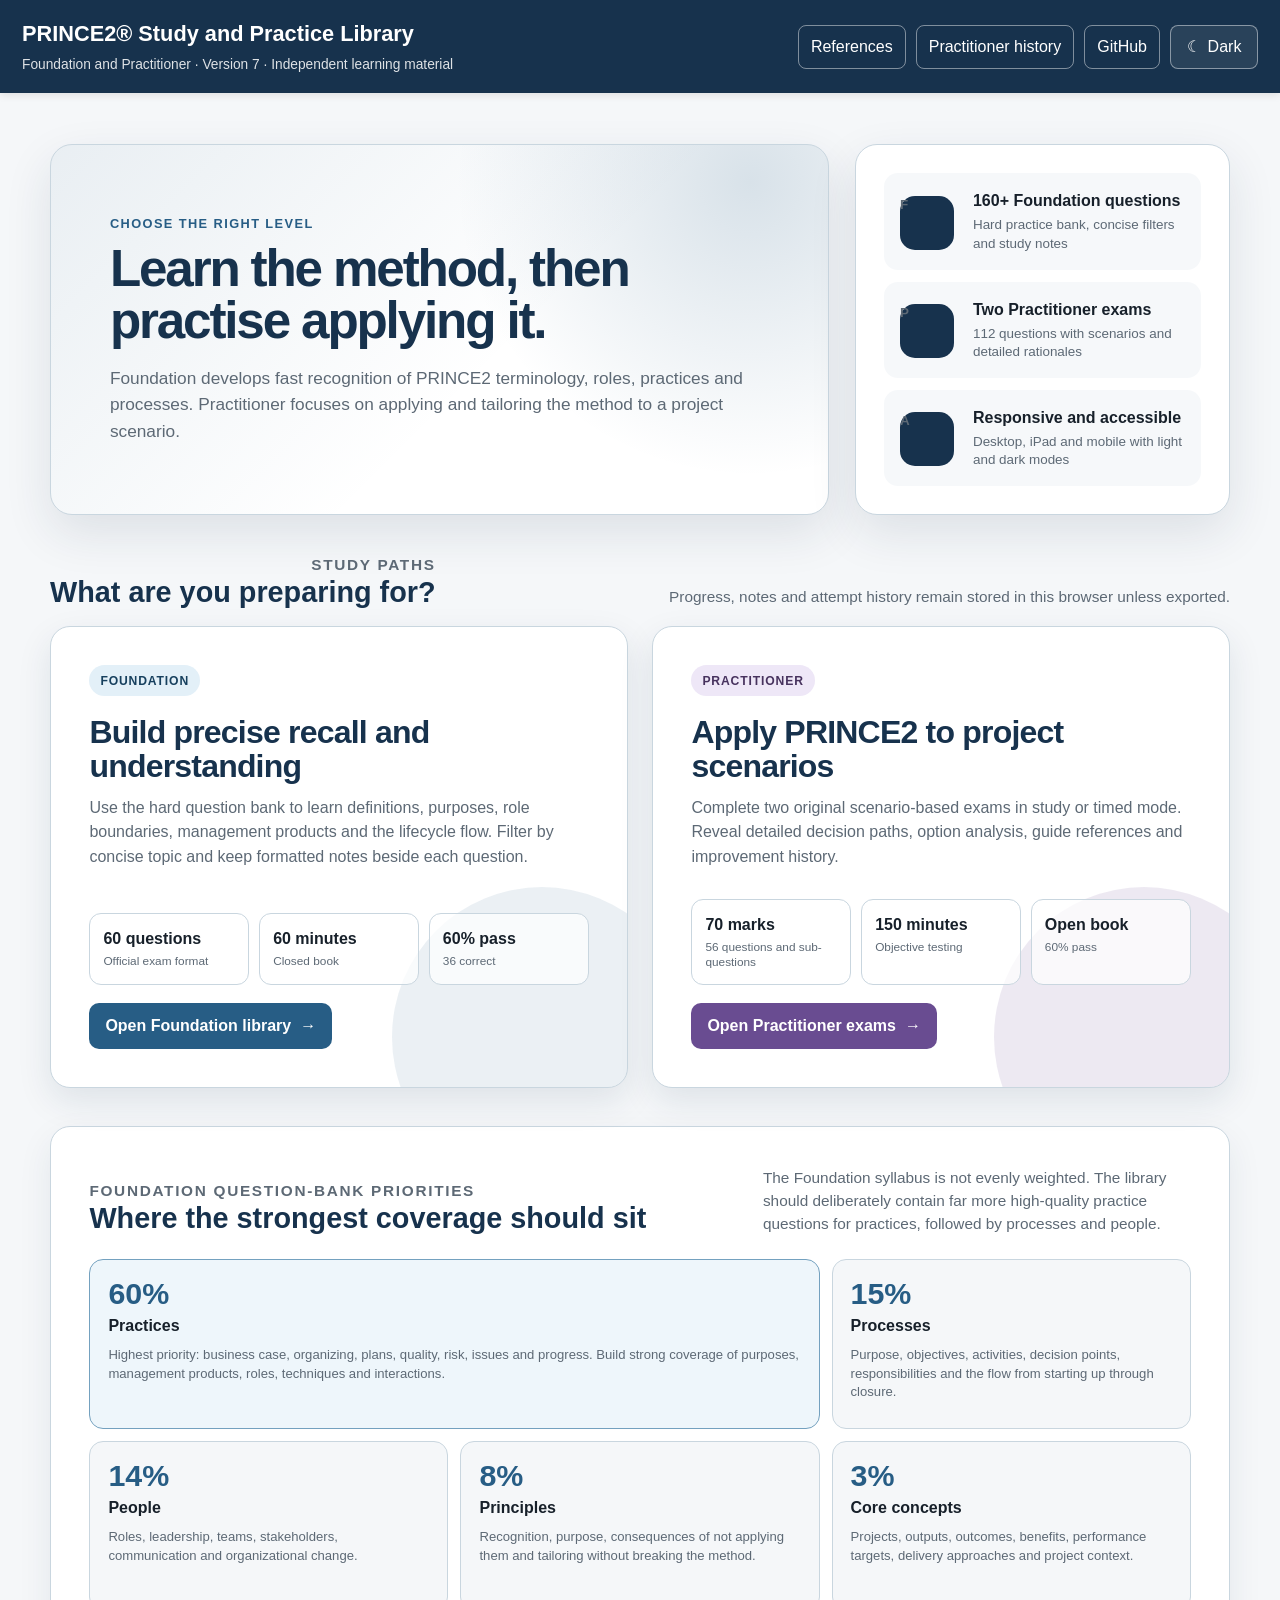
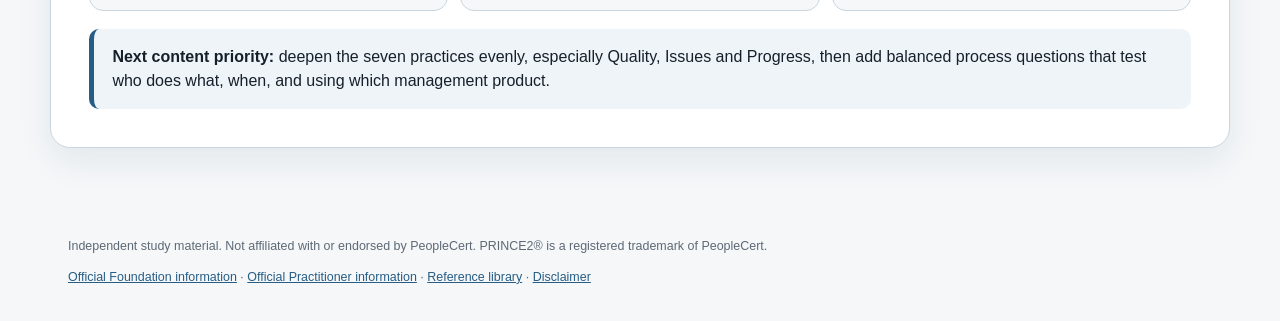
==== commit ea439f2e: "Refresh landing page asset version" ====
--- a/index.html
+++ b/index.html
@@ -7,9 +7,9 @@
   <meta name="description" content="Choose PRINCE2 Project Management Foundation or Practitioner Version 7 study and practice resources.">
   <title>PRINCE2 Study and Practice Library</title>
   <script src="assets/theme.js"></script>
-  <link rel="stylesheet" href="assets/styles.css?v=20260721-5">
-  <link rel="stylesheet" href="assets/theme.css?v=20260721-5">
-  <link rel="stylesheet" href="assets/home.css?v=20260721-5">
+  <link rel="stylesheet" href="assets/styles.css?v=20260721-6">
+  <link rel="stylesheet" href="assets/theme.css?v=20260721-6">
+  <link rel="stylesheet" href="assets/home.css?v=20260721-6">
 </head>
 <body class="home-body">
 <a class="skip-link" href="#studyPaths">Skip to study choices</a>
--- a/assets/home.css
+++ b/assets/home.css
@@ -1,90 +1,115 @@
 .home-body {
   min-height: 100vh;
+  font-size: 16px;
 }
 
 .home-header {
   position: static;
-  padding-block: 18px;
+  padding: 18px max(28px, calc((100vw - 1680px) / 2));
+}
+
+.home-header .brand h1 {
+  font-size: clamp(1.25rem, 1.7vw, 1.75rem);
+}
+
+.home-header .brand p {
+  margin-top: 4px;
+  font-size: .86rem;
+}
+
+.home-header .toolbar {
+  align-items: center;
+  gap: 10px;
 }
 
 .home-main {
-  max-width: 1240px;
+  width: min(1680px, calc(100% - 48px));
   margin: 0 auto;
-  padding: clamp(18px, 4vw, 46px) max(16px, env(safe-area-inset-right)) 60px max(16px, env(safe-area-inset-left));
+  padding: clamp(28px, 4vw, 58px) 0 76px;
 }
 
 .home-hero {
   display: grid;
-  grid-template-columns: minmax(0, 1.35fr) minmax(300px, .65fr);
-  gap: 22px;
+  grid-template-columns: minmax(0, 1.55fr) minmax(390px, .75fr);
+  gap: 26px;
   align-items: stretch;
-  margin-bottom: 24px;
+  margin-bottom: 38px;
 }
 
 .home-hero-copy,
 .home-hero-summary {
   border: 1px solid var(--line);
-  border-radius: 20px;
+  border-radius: 22px;
   background: var(--surface);
-  box-shadow: 0 14px 36px rgb(23 50 77 / 10%);
+  box-shadow: 0 18px 48px rgb(23 50 77 / 11%);
 }
 
 .home-hero-copy {
-  padding: clamp(24px, 5vw, 50px);
+  display: flex;
+  min-height: 330px;
+  flex-direction: column;
+  justify-content: center;
+  padding: clamp(36px, 4.6vw, 64px);
   background:
-    radial-gradient(circle at 90% 10%, rgb(39 93 133 / 14%), transparent 36%),
-    linear-gradient(135deg, rgb(39 93 133 / 8%), transparent 55%),
+    radial-gradient(circle at 90% 10%, rgb(39 93 133 / 18%), transparent 38%),
+    linear-gradient(135deg, rgb(39 93 133 / 10%), transparent 58%),
     var(--surface);
 }
 
 .home-kicker {
-  margin: 0 0 8px;
+  margin: 0 0 10px;
   color: var(--blue);
-  font-size: .78rem;
+  font-size: .8rem;
   font-weight: 850;
-  letter-spacing: .1em;
+  letter-spacing: .11em;
   text-transform: uppercase;
 }
 
 .home-hero h2 {
-  max-width: 780px;
-  margin: 0 0 14px;
+  max-width: 930px;
+  margin: 0 0 18px;
   color: var(--navy);
-  font-size: clamp(2rem, 5vw, 4rem);
-  line-height: 1.03;
-  letter-spacing: -.035em;
+  font-size: clamp(2.65rem, 4vw, 4.8rem);
+  line-height: 1.01;
+  letter-spacing: -.042em;
 }
 
 .home-hero-copy > p:not(.home-kicker) {
-  max-width: 730px;
+  max-width: 830px;
   margin: 0;
   color: var(--muted);
-  font-size: clamp(1rem, 1.8vw, 1.17rem);
+  font-size: clamp(1.05rem, 1.35vw, 1.28rem);
+  line-height: 1.55;
 }
 
 .home-hero-summary {
   display: grid;
   align-content: center;
-  gap: 14px;
-  padding: 24px;
+  gap: 12px;
+  padding: 28px;
 }
 
 .summary-row {
   display: grid;
-  grid-template-columns: 54px minmax(0, 1fr);
-  gap: 12px;
+  grid-template-columns: 58px minmax(0, 1fr);
+  gap: 15px;
   align-items: center;
+  padding: 15px;
+  border: 1px solid transparent;
+  border-radius: 14px;
+  background: rgb(39 93 133 / 4%);
 }
 
 .summary-icon {
   display: grid;
   place-items: center;
-  width: 50px;
-  height: 50px;
+  width: 54px;
+  height: 54px;
   border-radius: 15px;
   color: white;
   background: var(--navy);
-  font-weight: 850;
+  font-size: 1rem;
+  font-weight: 900;
 }
 
 .summary-row strong,
@@ -94,51 +119,58 @@
 
 .summary-row strong {
   color: var(--text);
+  font-size: 1rem;
 }
 
 .summary-row span {
-  color: var(--muted);
-  font-size: .82rem;
+  margin-top: 3px;
+  color: var(--muted);
+  font-size: .84rem;
+  line-height: 1.38;
 }
 
 .path-heading {
   display: flex;
   align-items: end;
   justify-content: space-between;
-  gap: 18px;
-  margin: 32px 0 14px;
+  gap: 28px;
+  margin: 0 0 18px;
 }
 
 .path-heading h2,
 .priority-section h2 {
   margin: 0;
   color: var(--navy);
-  font-size: clamp(1.45rem, 2.7vw, 2rem);
+  font-size: clamp(1.7rem, 2.25vw, 2.35rem);
+  line-height: 1.12;
 }
 
 .path-heading p {
-  max-width: 600px;
+  max-width: 650px;
   margin: 0;
   color: var(--muted);
+  font-size: .96rem;
+  text-align: right;
 }
 
 .path-grid {
   display: grid;
   grid-template-columns: repeat(2, minmax(0, 1fr));
-  gap: 18px;
+  gap: 24px;
 }
 
 .path-card {
   position: relative;
   display: grid;
-  min-height: 360px;
-  padding: clamp(22px, 4vw, 34px);
+  grid-template-rows: 1fr auto;
+  min-height: 390px;
+  padding: clamp(28px, 3vw, 42px);
   overflow: hidden;
   border: 1px solid var(--line);
-  border-radius: 18px;
+  border-radius: 20px;
   color: var(--text);
   background: var(--surface);
-  box-shadow: 0 10px 28px rgb(23 50 77 / 9%);
+  box-shadow: 0 13px 34px rgb(23 50 77 / 10%);
   text-decoration: none;
   transition: transform .18s ease, border-color .18s ease, box-shadow .18s ease;
 }
@@ -146,23 +178,23 @@
 .path-card::after {
   content: '';
   position: absolute;
-  right: -70px;
-  bottom: -90px;
-  width: 240px;
-  height: 240px;
+  right: -65px;
+  bottom: -100px;
+  width: 300px;
+  height: 300px;
   border-radius: 50%;
-  background: rgb(39 93 133 / 8%);
+  background: rgb(39 93 133 / 9%);
 }
 
 .path-card:hover {
   color: var(--text);
   border-color: var(--blue);
-  box-shadow: 0 18px 40px rgb(23 50 77 / 16%);
-  transform: translateY(-4px);
+  box-shadow: 0 22px 52px rgb(23 50 77 / 17%);
+  transform: translateY(-5px);
 }
 
 .path-card.practitioner-card::after {
-  background: rgb(105 76 145 / 10%);
+  background: rgb(105 76 145 / 12%);
 }
 
 .path-card-top {
@@ -173,15 +205,15 @@
 .path-level {
   display: inline-flex;
   align-items: center;
-  min-height: 30px;
-  padding: 5px 10px;
+  min-height: 31px;
+  padding: 5px 11px;
   border-radius: 999px;
   color: #17405e;
   background: #e3f0f8;
   font-size: .76rem;
   font-weight: 850;
   text-transform: uppercase;
-  letter-spacing: .06em;
+  letter-spacing: .07em;
 }
 
 .practitioner-card .path-level {
@@ -190,15 +222,20 @@
 }
 
 .path-card h3 {
-  margin: 18px 0 10px;
+  max-width: 690px;
+  margin: 20px 0 12px;
   color: var(--navy);
-  font-size: clamp(1.55rem, 3vw, 2.3rem);
-  line-height: 1.08;
+  font-size: clamp(1.8rem, 2.5vw, 2.65rem);
+  line-height: 1.06;
+  letter-spacing: -.025em;
 }
 
 .path-card p {
-  max-width: 540px;
-  color: var(--muted);
+  max-width: 700px;
+  margin: 0;
+  color: var(--muted);
+  font-size: 1rem;
+  line-height: 1.52;
 }
 
 .path-facts {
@@ -206,16 +243,17 @@
   z-index: 1;
   display: grid;
   grid-template-columns: repeat(3, minmax(0, 1fr));
-  gap: 8px;
+  gap: 10px;
   align-self: end;
-  margin-top: 24px;
+  margin-top: 30px;
 }
 
 .path-fact {
-  padding: 11px;
+  min-height: 72px;
+  padding: 13px;
   border: 1px solid var(--line);
-  border-radius: 11px;
-  background: rgb(255 255 255 / 70%);
+  border-radius: 12px;
+  background: rgb(255 255 255 / 72%);
 }
 
 .path-fact strong,
@@ -225,13 +263,14 @@
 
 .path-fact strong {
   color: var(--text);
-  font-size: .95rem;
+  font-size: 1rem;
 }
 
 .path-fact span {
-  margin-top: 2px;
-  color: var(--muted);
-  font-size: .72rem;
+  margin-top: 3px;
+  color: var(--muted);
+  font-size: .74rem;
+  line-height: 1.3;
 }
 
 .path-cta {
@@ -239,48 +278,70 @@
   z-index: 1;
   display: inline-flex;
   align-items: center;
-  gap: 8px;
-  margin-top: 16px;
-  color: var(--blue);
+  justify-content: center;
+  gap: 9px;
+  width: fit-content;
+  min-height: 46px;
+  margin-top: 18px;
+  padding: 11px 16px;
+  border-radius: 10px;
+  color: white;
+  background: var(--blue);
   font-weight: 850;
 }
 
+.path-card:hover .path-cta {
+  background: var(--blue-dark);
+}
+
+.practitioner-card .path-cta {
+  background: #694c91;
+}
+
+.practitioner-card:hover .path-cta {
+  background: #563d79;
+}
+
 .priority-section {
-  margin-top: 34px;
-  padding: clamp(22px, 4vw, 34px);
+  margin-top: 38px;
+  padding: clamp(28px, 3vw, 42px);
   border: 1px solid var(--line);
-  border-radius: 18px;
+  border-radius: 20px;
   background: var(--surface);
+  box-shadow: 0 13px 34px rgb(23 50 77 / 8%);
 }
 
 .priority-intro {
   display: grid;
-  grid-template-columns: minmax(0, 1fr) minmax(280px, .7fr);
-  gap: 20px;
+  grid-template-columns: minmax(0, 1.2fr) minmax(360px, .8fr);
+  gap: 32px;
   align-items: end;
-  margin-bottom: 22px;
+  margin-bottom: 24px;
 }
 
 .priority-intro p {
   margin: 0;
   color: var(--muted);
+  font-size: .96rem;
+  line-height: 1.5;
 }
 
 .weight-grid {
   display: grid;
-  grid-template-columns: repeat(5, minmax(0, 1fr));
-  gap: 10px;
+  grid-template-columns: 2fr repeat(4, minmax(0, 1fr));
+  gap: 12px;
 }
 
 .weight-card {
-  padding: 15px;
+  min-height: 170px;
+  padding: 18px;
   border: 1px solid var(--line);
-  border-radius: 12px;
+  border-radius: 14px;
   background: var(--page);
 }
 
 .weight-card.primary-weight {
-  grid-column: span 2;
+  grid-column: auto;
   border-color: #74a1bf;
   background: #eef6fb;
 }
@@ -288,31 +349,37 @@
 .weight-number {
   display: block;
   color: var(--blue);
-  font-size: 1.65rem;
+  font-size: 1.9rem;
   font-weight: 900;
+  line-height: 1;
 }
 
 .weight-card strong {
   display: block;
+  margin-top: 6px;
   color: var(--text);
+  font-size: 1rem;
 }
 
 .weight-card p {
-  margin: 6px 0 0;
-  color: var(--muted);
-  font-size: .8rem;
+  margin: 8px 0 0;
+  color: var(--muted);
+  font-size: .82rem;
+  line-height: 1.42;
 }
 
 .priority-callout {
-  margin-top: 16px;
-  padding: 14px 16px;
+  margin-top: 18px;
+  padding: 16px 18px;
   border-left: 5px solid var(--blue);
   border-radius: 10px;
   background: var(--pale);
+  line-height: 1.5;
 }
 
 .home-footer {
-  max-width: 1240px;
+  width: min(1680px, calc(100% - 48px));
+  max-width: none;
 }
 
 html[data-theme="dark"] .home-hero h2,
@@ -329,6 +396,11 @@
   background-color: var(--surface);
 }
 
+html[data-theme="dark"] .summary-row {
+  border-color: rgb(115 183 227 / 8%);
+  background: rgb(115 183 227 / 5%);
+}
+
 html[data-theme="dark"] .path-level {
   color: #bfe4fb;
   background: #173a50;
@@ -349,28 +421,59 @@
   background: #183447;
 }
 
-@media (max-width: 900px) {
+@media (max-width: 1320px) {
+  .home-main,
+  .home-footer {
+    width: min(1180px, calc(100% - 40px));
+  }
+
+  .home-header {
+    padding-inline: 22px;
+  }
+
+  .home-hero {
+    grid-template-columns: minmax(0, 1.35fr) minmax(330px, .65fr);
+  }
+
+  .weight-grid {
+    grid-template-columns: repeat(3, minmax(0, 1fr));
+  }
+
+  .weight-card.primary-weight {
+    grid-column: span 2;
+  }
+}
+
+@media (max-width: 980px) {
   .home-hero,
   .priority-intro {
     grid-template-columns: 1fr;
   }
 
+  .home-hero-copy {
+    min-height: 0;
+  }
+
+  .home-hero-summary {
+    grid-template-columns: repeat(3, minmax(0, 1fr));
+  }
+
+  .summary-row {
+    grid-template-columns: 48px minmax(0, 1fr);
+    padding: 12px;
+  }
+
+  .summary-icon {
+    width: 46px;
+    height: 46px;
+  }
+
   .path-grid {
     grid-template-columns: 1fr;
   }
 
-  .weight-grid {
-    grid-template-columns: repeat(2, minmax(0, 1fr));
-  }
-
-  .weight-card.primary-weight {
-    grid-column: span 2;
-  }
-}
-
-@media (max-width: 640px) {
-  .home-header {
-    position: static;
+  .path-card {
+    min-height: 0;
   }
 
   .path-heading {
@@ -378,19 +481,72 @@
     flex-direction: column;
   }
 
-  .path-card {
-    min-height: 0;
+  .path-heading p {
+    text-align: left;
+  }
+}
+
+@media (max-width: 720px) {
+  .home-main,
+  .home-footer {
+    width: min(100% - 24px, 680px);
+  }
+
+  .home-header {
+    position: static;
+    padding: 14px 12px;
+  }
+
+  .home-hero {
+    gap: 14px;
+    margin-bottom: 28px;
+  }
+
+  .home-hero-copy,
+  .home-hero-summary,
+  .path-card,
+  .priority-section {
+    border-radius: 15px;
+  }
+
+  .home-hero-copy,
+  .path-card,
+  .priority-section {
+    padding: 22px;
+  }
+
+  .home-hero h2 {
+    font-size: clamp(2.15rem, 11vw, 3.15rem);
+  }
+
+  .home-hero-summary {
+    grid-template-columns: 1fr;
+    padding: 14px;
+  }
+
+  .path-card h3 {
+    font-size: 1.8rem;
   }
 
   .path-facts {
     grid-template-columns: 1fr;
   }
 
+  .path-fact {
+    min-height: 0;
+  }
+
+  .path-cta {
+    width: 100%;
+  }
+
   .weight-grid {
     grid-template-columns: 1fr;
   }
 
+  .weight-card,
   .weight-card.primary-weight {
     grid-column: auto;
-  }
-}
+    min-height: 0;
+  }
+}
